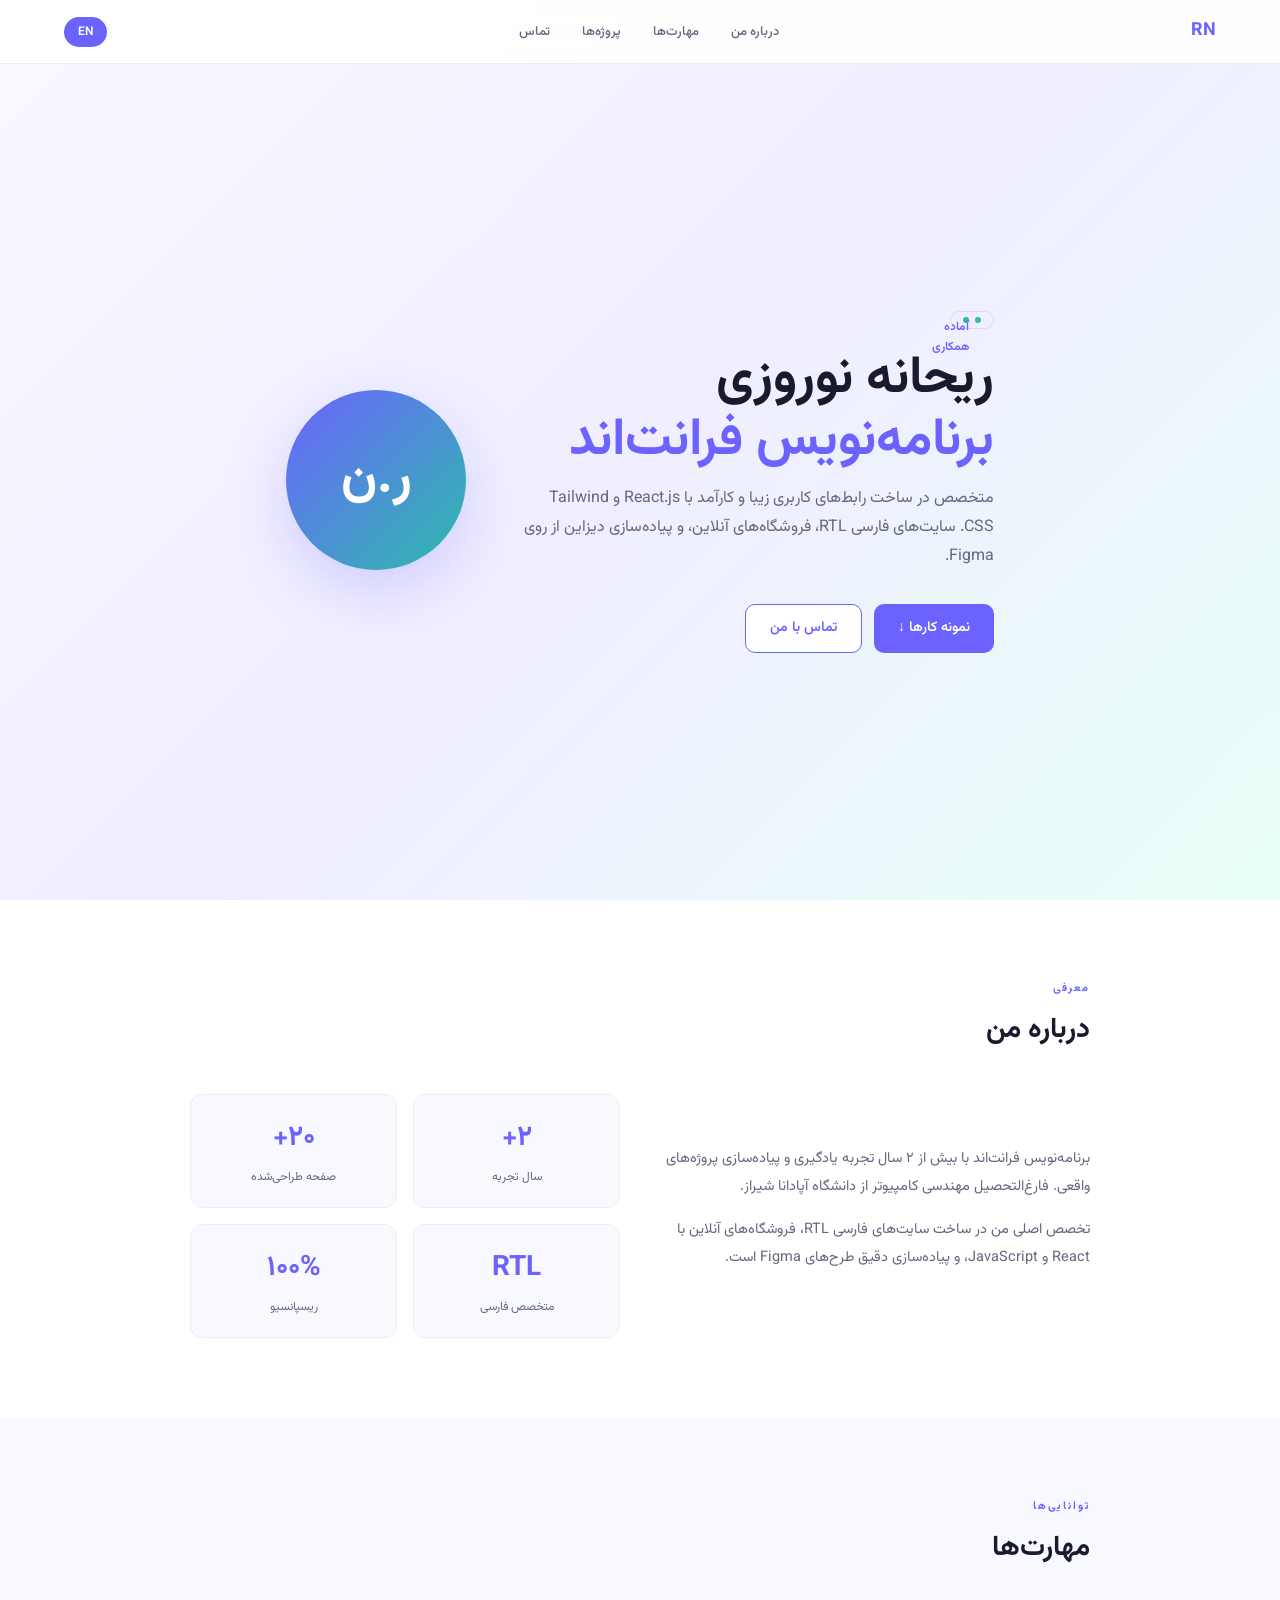
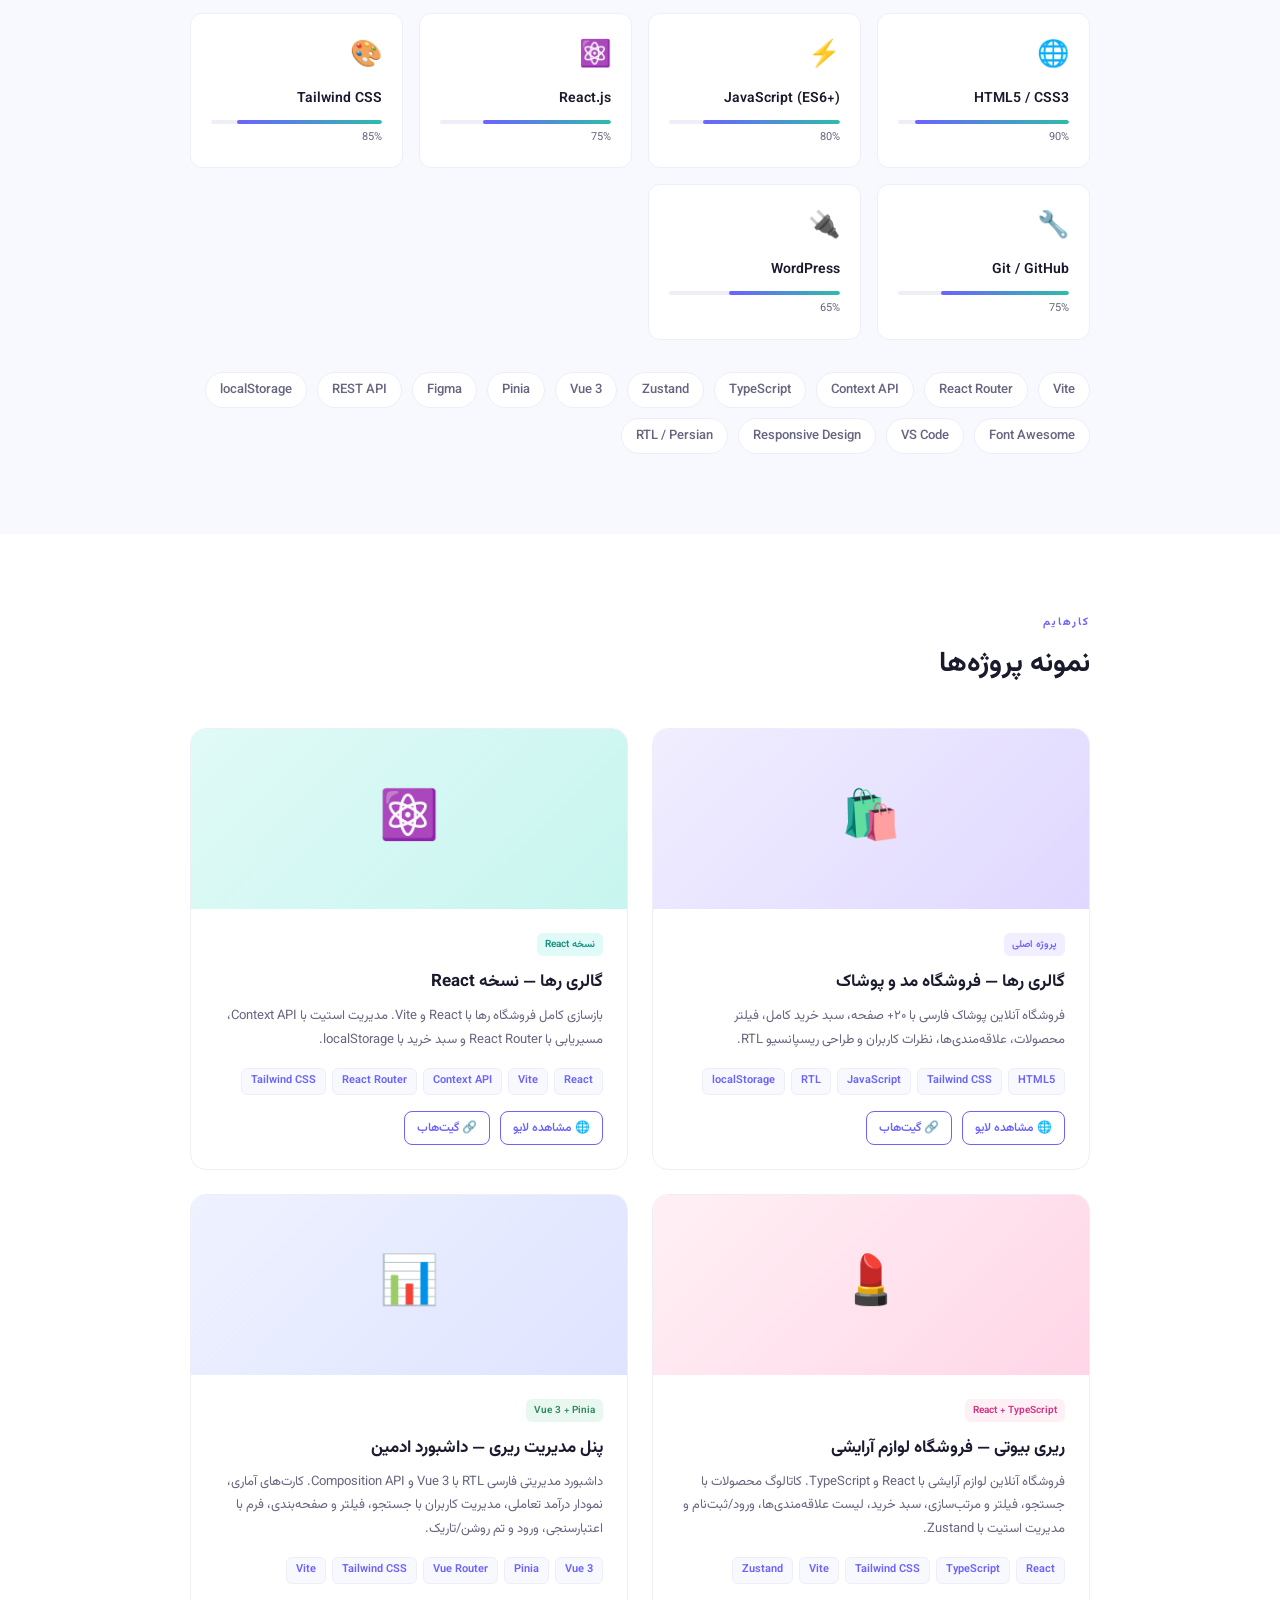
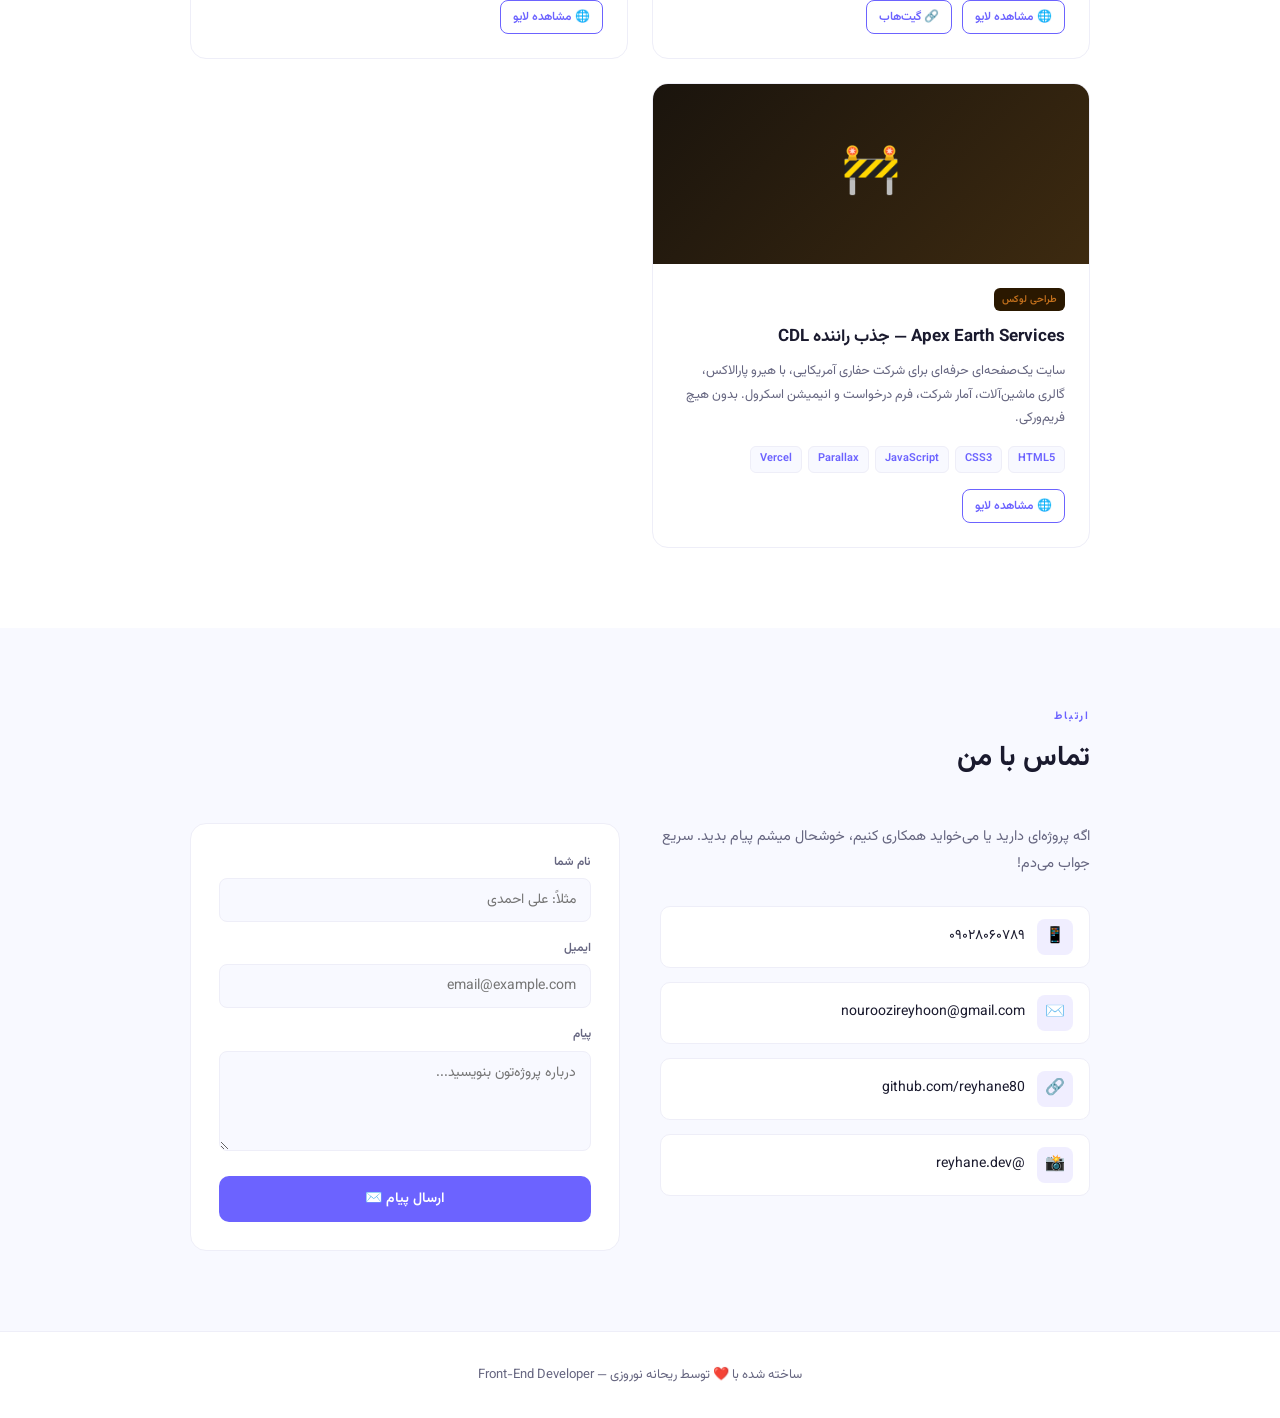
==== index.html @ a6954cef "Add Riri admin dashboard project with live demo" ====
<!DOCTYPE html>
<html lang="fa" dir="rtl" id="html-root">
<head>
<meta charset="UTF-8">
<meta name="viewport" content="width=device-width, initial-scale=1.0">
<title>Reyhane Norouzi | Front-End Developer</title>
<link href="https://fonts.googleapis.com/css2?family=Vazirmatn:wght@300;400;500;600;700&family=Inter:wght@300;400;500;600;700&display=swap" rel="stylesheet">
<style>
  :root {
    --accent: #6c63ff;
    --accent-light: #f0eeff;
    --accent-dark: #4a42cc;
    --teal: #2dbcaa;
    --teal-light: #e0faf7;
    --text: #1a1a2e;
    --text-muted: #666680;
    --bg: #ffffff;
    --bg-alt: #f8f9ff;
    --border: #eeeef8;
    --radius: 12px;
    --transition: 0.25s ease;
  }

  * { margin: 0; padding: 0; box-sizing: border-box; }

  body {
    font-family: 'Vazirmatn', 'Tahoma', sans-serif;
    background: var(--bg);
    color: var(--text);
    direction: rtl;
    line-height: 1.7;
    font-size: 15px;
    overflow-x: hidden;
  }

  body.en {
    font-family: 'Inter', sans-serif;
    direction: ltr;
  }

  /* NAV */
  nav {
    position: fixed;
    top: 0; right: 0; left: 0;
    background: rgba(255,255,255,0.92);
    backdrop-filter: blur(12px);
    border-bottom: 1px solid var(--border);
    z-index: 100;
    padding: 0 5%;
    height: 64px;
    display: flex;
    align-items: center;
    justify-content: space-between;
  }

  .nav-logo {
    font-size: 18px;
    font-weight: 700;
    color: var(--accent);
    text-decoration: none;
  }

  .nav-links {
    display: flex;
    gap: 8px;
    align-items: center;
    list-style: none;
  }

  .nav-links a {
    font-size: 13px;
    font-weight: 500;
    color: var(--text-muted);
    text-decoration: none;
    padding: 6px 12px;
    border-radius: 8px;
    transition: var(--transition);
  }

  .nav-links a:hover { color: var(--accent); background: var(--accent-light); }

  .lang-btn {
    background: var(--accent);
    color: white;
    border: none;
    padding: 6px 14px;
    border-radius: 20px;
    font-size: 12px;
    font-weight: 600;
    cursor: pointer;
    transition: var(--transition);
    font-family: inherit;
  }

  .lang-btn:hover { background: var(--accent-dark); }

  /* SECTIONS */
  section { padding: 80px 5%; }
  section:first-of-type { padding-top: 140px; }

  .container { max-width: 900px; margin: 0 auto; }

  /* HERO */
  .hero {
    background: linear-gradient(135deg, #f8f9ff 0%, #f0eeff 50%, #e8fff8 100%);
    min-height: 100vh;
    display: flex;
    align-items: center;
    padding-top: 100px;
  }

  .hero-inner {
    max-width: 900px;
    margin: 0 auto;
    display: grid;
    grid-template-columns: 1fr auto;
    gap: 48px;
    align-items: center;
  }

  .hero-badge {
    display: inline-flex;
    align-items: center;
    gap: 6px;
    background: var(--accent-light);
    color: var(--accent);
    font-size: 12px;
    font-weight: 600;
    padding: 5px 12px;
    border-radius: 20px;
    margin-bottom: 20px;
    border: 1px solid rgba(108,99,255,0.15);
  }

  .hero-badge span { width: 6px; height: 6px; background: var(--teal); border-radius: 50%; display: inline-block; }

  .hero h1 {
    font-size: clamp(32px, 5vw, 52px);
    font-weight: 700;
    line-height: 1.2;
    margin-bottom: 12px;
    color: var(--text);
  }

  .hero h1 em {
    font-style: normal;
    color: var(--accent);
  }

  .hero-sub {
    font-size: 16px;
    color: var(--text-muted);
    margin-bottom: 32px;
    max-width: 480px;
    line-height: 1.8;
  }

  .hero-btns { display: flex; gap: 12px; flex-wrap: wrap; }

  .btn-primary {
    background: var(--accent);
    color: white;
    padding: 12px 24px;
    border-radius: 10px;
    text-decoration: none;
    font-size: 14px;
    font-weight: 600;
    transition: var(--transition);
    display: inline-flex;
    align-items: center;
    gap: 6px;
  }

  .btn-primary:hover { background: var(--accent-dark); transform: translateY(-1px); }

  .btn-secondary {
    background: white;
    color: var(--accent);
    padding: 12px 24px;
    border-radius: 10px;
    text-decoration: none;
    font-size: 14px;
    font-weight: 600;
    border: 1.5px solid var(--accent);
    transition: var(--transition);
    display: inline-flex;
    align-items: center;
    gap: 6px;
  }

  .btn-secondary:hover { background: var(--accent-light); }

  .hero-avatar {
    width: 180px;
    height: 180px;
    border-radius: 50%;
    background: linear-gradient(135deg, var(--accent), var(--teal));
    display: flex;
    align-items: center;
    justify-content: center;
    font-size: 52px;
    font-weight: 700;
    color: white;
    flex-shrink: 0;
    box-shadow: 0 20px 60px rgba(108,99,255,0.25);
  }

  /* SECTION TITLE */
  .sec-label {
    font-size: 11px;
    font-weight: 700;
    color: var(--accent);
    letter-spacing: 2px;
    text-transform: uppercase;
    margin-bottom: 8px;
  }

  .sec-title {
    font-size: 28px;
    font-weight: 700;
    color: var(--text);
    margin-bottom: 40px;
  }

  /* ABOUT */
  .about-grid {
    display: grid;
    grid-template-columns: 1fr 1fr;
    gap: 40px;
    align-items: center;
  }

  .about-text p {
    color: var(--text-muted);
    line-height: 1.9;
    margin-bottom: 16px;
    font-size: 14.5px;
  }

  .about-stats {
    display: grid;
    grid-template-columns: 1fr 1fr;
    gap: 16px;
  }

  .stat-card {
    background: var(--bg-alt);
    border-radius: var(--radius);
    padding: 20px;
    text-align: center;
    border: 1px solid var(--border);
  }

  .stat-num {
    font-size: 28px;
    font-weight: 700;
    color: var(--accent);
    display: block;
  }

  .stat-label {
    font-size: 12px;
    color: var(--text-muted);
    margin-top: 4px;
  }

  /* SKILLS */
  .skills-section { background: var(--bg-alt); }

  .skills-grid {
    display: grid;
    grid-template-columns: repeat(auto-fit, minmax(200px, 1fr));
    gap: 16px;
  }

  .skill-card {
    background: white;
    border-radius: var(--radius);
    padding: 20px;
    border: 1px solid var(--border);
    transition: var(--transition);
  }

  .skill-card:hover { border-color: var(--accent); transform: translateY(-2px); box-shadow: 0 8px 24px rgba(108,99,255,0.1); }

  .skill-icon {
    font-size: 26px;
    margin-bottom: 10px;
    display: block;
  }

  .skill-name {
    font-size: 14px;
    font-weight: 600;
    color: var(--text);
    margin-bottom: 8px;
  }

  .skill-bar-wrap { height: 4px; background: var(--border); border-radius: 2px; overflow: hidden; }
  .skill-bar-fill { height: 100%; background: linear-gradient(90deg, var(--accent), var(--teal)); border-radius: 2px; }

  .skill-pct { font-size: 11px; color: var(--text-muted); margin-top: 5px; }

  /* TOOLS */
  .tools-wrap { display: flex; flex-wrap: wrap; gap: 10px; margin-top: 32px; }

  .tool-tag {
    background: white;
    border: 1px solid var(--border);
    color: var(--text-muted);
    font-size: 13px;
    padding: 6px 14px;
    border-radius: 20px;
    transition: var(--transition);
    font-weight: 500;
  }

  .tool-tag:hover { border-color: var(--accent); color: var(--accent); background: var(--accent-light); }

  /* PROJECTS */
  .projects-grid {
    display: grid;
    grid-template-columns: repeat(auto-fit, minmax(380px, 1fr));
    gap: 24px;
  }

  .project-card {
    background: white;
    border-radius: 16px;
    border: 1px solid var(--border);
    overflow: hidden;
    transition: var(--transition);
  }

  .project-card:hover { box-shadow: 0 12px 40px rgba(108,99,255,0.12); transform: translateY(-3px); }

  .project-thumb {
    height: 180px;
    display: flex;
    align-items: center;
    justify-content: center;
    font-size: 48px;
    position: relative;
    overflow: hidden;
  }

  .project-thumb.purple { background: linear-gradient(135deg, #f0eeff, #e0d8ff); }
  .project-thumb.teal { background: linear-gradient(135deg, #e0faf7, #c8f5ef); }
  .project-thumb.pink { background: linear-gradient(135deg, #fff0f5, #ffd6e7); }
  .project-thumb.indigo { background: linear-gradient(135deg, #eef2ff, #dfe3ff); }
  .project-thumb.orange { background: linear-gradient(135deg, #1a140d, #3d2a10); color: #C4711C; }

  .project-body { padding: 24px; }

  .project-badges { display: flex; gap: 6px; margin-bottom: 12px; flex-wrap: wrap; }

  .pbadge {
    font-size: 10px;
    font-weight: 600;
    padding: 3px 8px;
    border-radius: 6px;
  }

  .pbadge-main { background: var(--accent-light); color: var(--accent); }
  .pbadge-wip { background: var(--teal-light); color: #1a9084; }
  .pbadge-pink { background: #fff0f5; color: #d63384; }
  .pbadge-vue { background: #e8f8f1; color: #2f8a5f; }

  .project-title {
    font-size: 17px;
    font-weight: 700;
    color: var(--text);
    margin-bottom: 8px;
  }

  .project-desc {
    font-size: 13px;
    color: var(--text-muted);
    line-height: 1.8;
    margin-bottom: 16px;
  }

  .project-techs { display: flex; flex-wrap: wrap; gap: 6px; margin-bottom: 16px; }

  .ptech {
    font-size: 11px;
    background: var(--bg-alt);
    color: var(--accent);
    padding: 3px 9px;
    border-radius: 6px;
    font-weight: 600;
    border: 1px solid var(--border);
  }

  .project-links { display: flex; gap: 10px; }

  .plink {
    font-size: 12px;
    font-weight: 600;
    color: var(--accent);
    text-decoration: none;
    display: flex;
    align-items: center;
    gap: 4px;
    padding: 6px 12px;
    border-radius: 8px;
    border: 1px solid var(--accent);
    transition: var(--transition);
  }

  .plink:hover { background: var(--accent); color: white; }

  /* CONTACT */
  .contact-section { background: var(--bg-alt); }

  .contact-grid {
    display: grid;
    grid-template-columns: 1fr 1fr;
    gap: 40px;
    align-items: start;
  }

  .contact-info p {
    color: var(--text-muted);
    font-size: 14.5px;
    line-height: 1.9;
    margin-bottom: 28px;
  }

  .contact-items { display: flex; flex-direction: column; gap: 14px; }

  .contact-item {
    display: flex;
    align-items: center;
    gap: 12px;
    font-size: 14px;
    color: var(--text);
    text-decoration: none;
    padding: 12px 16px;
    background: white;
    border-radius: 10px;
    border: 1px solid var(--border);
    transition: var(--transition);
  }

  .contact-item:hover { border-color: var(--accent); color: var(--accent); }

  .contact-icon {
    width: 36px;
    height: 36px;
    border-radius: 8px;
    background: var(--accent-light);
    display: flex;
    align-items: center;
    justify-content: center;
    font-size: 16px;
    flex-shrink: 0;
  }

  .contact-form {
    background: white;
    border-radius: 16px;
    padding: 28px;
    border: 1px solid var(--border);
  }

  .form-group { margin-bottom: 16px; }

  .form-group label {
    display: block;
    font-size: 12px;
    font-weight: 600;
    color: var(--text-muted);
    margin-bottom: 6px;
  }

  .form-group input,
  .form-group textarea {
    width: 100%;
    padding: 10px 14px;
    border: 1px solid var(--border);
    border-radius: 8px;
    font-size: 14px;
    font-family: inherit;
    color: var(--text);
    background: var(--bg-alt);
    transition: var(--transition);
    outline: none;
    resize: vertical;
  }

  .form-group input:focus,
  .form-group textarea:focus {
    border-color: var(--accent);
    background: white;
  }

  .form-group textarea { min-height: 100px; }

  .form-submit {
    width: 100%;
    background: var(--accent);
    color: white;
    border: none;
    padding: 12px;
    border-radius: 10px;
    font-size: 14px;
    font-weight: 600;
    cursor: pointer;
    font-family: inherit;
    transition: var(--transition);
  }

  .form-submit:hover { background: var(--accent-dark); }

  /* FOOTER */
  footer {
    text-align: center;
    padding: 32px 5%;
    border-top: 1px solid var(--border);
    font-size: 13px;
    color: var(--text-muted);
  }

  /* SCROLL REVEAL */
  .reveal { opacity: 0; transform: translateY(20px); transition: opacity 0.5s ease, transform 0.5s ease; }
  .reveal.visible { opacity: 1; transform: none; }

  /* RESPONSIVE */
  @media (max-width: 700px) {
    .hero-inner { grid-template-columns: 1fr; text-align: center; }
    .hero-avatar { width: 120px; height: 120px; font-size: 34px; margin: 0 auto; order: -1; }
    .hero-btns { justify-content: center; }
    .about-grid, .contact-grid { grid-template-columns: 1fr; }
    .projects-grid { grid-template-columns: 1fr; }
    .nav-links { display: none; }
  }
</style>
</head>
<body id="body-root">

<!-- NAV -->
<nav>
  <a class="nav-logo" href="#">RN</a>
  <ul class="nav-links">
    <li><a href="#about" class="t" data-fa="درباره من" data-en="About">درباره من</a></li>
    <li><a href="#skills" class="t" data-fa="مهارت‌ها" data-en="Skills">مهارت‌ها</a></li>
    <li><a href="#projects" class="t" data-fa="پروژه‌ها" data-en="Projects">پروژه‌ها</a></li>
    <li><a href="#contact" class="t" data-fa="تماس" data-en="Contact">تماس</a></li>
  </ul>
  <button class="lang-btn" id="langToggle" onclick="toggleLang()">EN</button>
</nav>

<!-- HERO -->
<section class="hero" id="home">
  <div class="container">
    <div class="hero-inner">
      <div>
        <div class="hero-badge"><span></span> <span class="t" data-fa="آماده همکاری" data-en="Available for work">آماده همکاری</span></div>
        <h1><span class="t" data-fa="ریحانه نوروزی" data-en="Reyhane Norouzi">ریحانه نوروزی</span><br><em class="t" data-fa="برنامه‌نویس فرانت‌اند" data-en="Front-End Developer">برنامه‌نویس فرانت‌اند</em></h1>
        <p class="hero-sub t"
          data-fa="متخصص در ساخت رابط‌های کاربری زیبا و کارآمد با React.js و Tailwind CSS. سایت‌های فارسی RTL، فروشگاه‌های آنلاین، و پیاده‌سازی دیزاین از روی Figma."
          data-en="Specializing in beautiful, functional UIs with React.js and Tailwind CSS. Persian RTL sites, e-commerce, and pixel-perfect Figma implementations.">
          متخصص در ساخت رابط‌های کاربری زیبا و کارآمد با React.js و Tailwind CSS. سایت‌های فارسی RTL، فروشگاه‌های آنلاین، و پیاده‌سازی دیزاین از روی Figma.
        </p>
        <div class="hero-btns">
          <a href="#projects" class="btn-primary t" data-fa="نمونه کارها ↓" data-en="View Projects ↓">نمونه کارها ↓</a>
          <a href="#contact" class="btn-secondary t" data-fa="تماس با من" data-en="Contact Me">تماس با من</a>
        </div>
      </div>
      <div class="hero-avatar">ر.ن</div>
    </div>
  </div>
</section>

<!-- ABOUT -->
<section id="about">
  <div class="container">
    <div class="sec-label t" data-fa="معرفی" data-en="About">معرفی</div>
    <div class="sec-title t" data-fa="درباره من" data-en="About Me">درباره من</div>
    <div class="about-grid reveal">
      <div class="about-text">
        <p class="t"
          data-fa="برنامه‌نویس فرانت‌اند با بیش از ۲ سال تجربه یادگیری و پیاده‌سازی پروژه‌های واقعی. فارغ‌التحصیل مهندسی کامپیوتر از دانشگاه آپادانا شیراز."
          data-en="Front-end developer with 2+ years of hands-on experience building real projects. Computer Engineering graduate from Apadana University, Shiraz.">
          برنامه‌نویس فرانت‌اند با بیش از ۲ سال تجربه یادگیری و پیاده‌سازی پروژه‌های واقعی. فارغ‌التحصیل مهندسی کامپیوتر از دانشگاه آپادانا شیراز.
        </p>
        <p class="t"
          data-fa="تخصص اصلی من در ساخت سایت‌های فارسی RTL، فروشگاه‌های آنلاین با React و JavaScript، و پیاده‌سازی دقیق طرح‌های Figma است."
          data-en="My core focus is building Persian RTL sites, React-powered e-commerce stores, and pixel-perfect Figma implementations.">
          تخصص اصلی من در ساخت سایت‌های فارسی RTL، فروشگاه‌های آنلاین با React و JavaScript، و پیاده‌سازی دقیق طرح‌های Figma است.
        </p>
      </div>
      <div class="about-stats">
        <div class="stat-card">
          <span class="stat-num">۲+</span>
          <div class="stat-label t" data-fa="سال تجربه" data-en="Years Experience">سال تجربه</div>
        </div>
        <div class="stat-card">
          <span class="stat-num">۲۰+</span>
          <div class="stat-label t" data-fa="صفحه طراحی‌شده" data-en="Pages Designed">صفحه طراحی‌شده</div>
        </div>
        <div class="stat-card">
          <span class="stat-num">RTL</span>
          <div class="stat-label t" data-fa="متخصص فارسی" data-en="Persian Expert">متخصص فارسی</div>
        </div>
        <div class="stat-card">
          <span class="stat-num">۱۰۰%</span>
          <div class="stat-label t" data-fa="ریسپانسیو" data-en="Responsive">ریسپانسیو</div>
        </div>
      </div>
    </div>
  </div>
</section>

<!-- SKILLS -->
<section id="skills" class="skills-section">
  <div class="container">
    <div class="sec-label t" data-fa="توانایی‌ها" data-en="Expertise">توانایی‌ها</div>
    <div class="sec-title t" data-fa="مهارت‌ها" data-en="Skills">مهارت‌ها</div>
    <div class="skills-grid reveal">
      <div class="skill-card">
        <span class="skill-icon">🌐</span>
        <div class="skill-name">HTML5 / CSS3</div>
        <div class="skill-bar-wrap"><div class="skill-bar-fill" style="width:90%"></div></div>
        <div class="skill-pct">90%</div>
      </div>
      <div class="skill-card">
        <span class="skill-icon">⚡</span>
        <div class="skill-name">JavaScript (ES6+)</div>
        <div class="skill-bar-wrap"><div class="skill-bar-fill" style="width:80%"></div></div>
        <div class="skill-pct">80%</div>
      </div>
      <div class="skill-card">
        <span class="skill-icon">⚛️</span>
        <div class="skill-name">React.js</div>
        <div class="skill-bar-wrap"><div class="skill-bar-fill" style="width:75%"></div></div>
        <div class="skill-pct">75%</div>
      </div>
      <div class="skill-card">
        <span class="skill-icon">🎨</span>
        <div class="skill-name">Tailwind CSS</div>
        <div class="skill-bar-wrap"><div class="skill-bar-fill" style="width:85%"></div></div>
        <div class="skill-pct">85%</div>
      </div>
      <div class="skill-card">
        <span class="skill-icon">🔧</span>
        <div class="skill-name">Git / GitHub</div>
        <div class="skill-bar-wrap"><div class="skill-bar-fill" style="width:75%"></div></div>
        <div class="skill-pct">75%</div>
      </div>
      <div class="skill-card">
        <span class="skill-icon">🔌</span>
        <div class="skill-name">WordPress</div>
        <div class="skill-bar-wrap"><div class="skill-bar-fill" style="width:65%"></div></div>
        <div class="skill-pct">65%</div>
      </div>
    </div>
    <div class="tools-wrap reveal">
      <span class="tool-tag">Vite</span>
      <span class="tool-tag">React Router</span>
      <span class="tool-tag">Context API</span>
      <span class="tool-tag">TypeScript</span>
      <span class="tool-tag">Zustand</span>
      <span class="tool-tag">Vue 3</span>
      <span class="tool-tag">Pinia</span>
      <span class="tool-tag">Figma</span>
      <span class="tool-tag">REST API</span>
      <span class="tool-tag">localStorage</span>
      <span class="tool-tag">Font Awesome</span>
      <span class="tool-tag">VS Code</span>
      <span class="tool-tag">Responsive Design</span>
      <span class="tool-tag">RTL / Persian</span>
    </div>
  </div>
</section>

<!-- PROJECTS -->
<section id="projects">
  <div class="container">
    <div class="sec-label t" data-fa="کارهایم" data-en="My Work">کارهایم</div>
    <div class="sec-title t" data-fa="نمونه پروژه‌ها" data-en="Projects">نمونه پروژه‌ها</div>
    <div class="projects-grid">

      <!-- Raha Gallery HTML -->
      <div class="project-card reveal">
        <div class="project-thumb purple">🛍️</div>
        <div class="project-body">
          <div class="project-badges">
            <span class="pbadge pbadge-main t" data-fa="پروژه اصلی" data-en="Main Project">پروژه اصلی</span>
          </div>
          <div class="project-title t" data-fa="گالری رها — فروشگاه مد و پوشاک" data-en="Raha Gallery — Fashion Store">گالری رها — فروشگاه مد و پوشاک</div>
          <p class="project-desc t"
            data-fa="فروشگاه آنلاین پوشاک فارسی با ۲۰+ صفحه، سبد خرید کامل، فیلتر محصولات، علاقه‌مندی‌ها، نظرات کاربران و طراحی ریسپانسیو RTL."
            data-en="A 20-page Persian fashion e-commerce site with full cart, product filters, wishlist, user reviews, and complete RTL responsive design.">
            فروشگاه آنلاین پوشاک فارسی با ۲۰+ صفحه، سبد خرید کامل، فیلتر محصولات، علاقه‌مندی‌ها، نظرات کاربران و طراحی ریسپانسیو RTL.
          </p>
          <div class="project-techs">
            <span class="ptech">HTML5</span>
            <span class="ptech">Tailwind CSS</span>
            <span class="ptech">JavaScript</span>
            <span class="ptech">RTL</span>
            <span class="ptech">localStorage</span>
          </div>
          <div class="project-links">
            <a href="https://reyhane80.github.io/raha-gallery/raha-final/" target="_blank" class="plink t" data-fa="🌐 مشاهده لایو" data-en="🌐 Live Demo">🌐 مشاهده لایو</a>
            <a href="https://github.com/reyhane80/raha-gallery" target="_blank" class="plink t" data-fa="🔗 گیت‌هاب" data-en="🔗 GitHub">🔗 گیت‌هاب</a>
          </div>
        </div>
      </div>

      <!-- Raha Gallery React -->
      <div class="project-card reveal">
        <div class="project-thumb teal">⚛️</div>
        <div class="project-body">
          <div class="project-badges">
            <span class="pbadge pbadge-wip t" data-fa="نسخه React" data-en="React Version">نسخه React</span>
          </div>
          <div class="project-title t" data-fa="گالری رها — نسخه React" data-en="Raha Gallery — React Version">گالری رها — نسخه React</div>
          <p class="project-desc t"
            data-fa="بازسازی کامل فروشگاه رها با React و Vite. مدیریت استیت با Context API، مسیریابی با React Router و سبد خرید با localStorage."
            data-en="Full rebuild of Raha Gallery using React and Vite. State management with Context API, routing with React Router, and cart persistence via localStorage.">
            بازسازی کامل فروشگاه رها با React و Vite. مدیریت استیت با Context API، مسیریابی با React Router و سبد خرید با localStorage.
          </p>
          <div class="project-techs">
            <span class="ptech">React</span>
            <span class="ptech">Vite</span>
            <span class="ptech">Context API</span>
            <span class="ptech">React Router</span>
            <span class="ptech">Tailwind CSS</span>
          </div>
          <div class="project-links">
            <a href="https://raha-react-chi.vercel.app" target="_blank" class="plink t" data-fa="🌐 مشاهده لایو" data-en="🌐 Live Demo">🌐 مشاهده لایو</a>
            <a href="https://github.com/reyhane80/raha-react" target="_blank" class="plink t" data-fa="🔗 گیت‌هاب" data-en="🔗 GitHub">🔗 گیت‌هاب</a>
          </div>
        </div>
      </div>

      <!-- Riri Beauty -->
      <div class="project-card reveal">
        <div class="project-thumb pink">💄</div>
        <div class="project-body">
          <div class="project-badges">
            <span class="pbadge pbadge-pink t" data-fa="React + TypeScript" data-en="React + TypeScript">React + TypeScript</span>
          </div>
          <div class="project-title t" data-fa="ریری بیوتی — فروشگاه لوازم آرایشی" data-en="Riri Beauty — Cosmetics Store">ریری بیوتی — فروشگاه لوازم آرایشی</div>
          <p class="project-desc t"
            data-fa="فروشگاه آنلاین لوازم آرایشی با React و TypeScript. کاتالوگ محصولات با جستجو، فیلتر و مرتب‌سازی، سبد خرید، لیست علاقه‌مندی‌ها، ورود/ثبت‌نام و مدیریت استیت با Zustand."
            data-en="Online cosmetics store built with React and TypeScript. Product catalog with search, filters and sorting, shopping cart, wishlist, login/signup, and state management with Zustand.">
            فروشگاه آنلاین لوازم آرایشی با React و TypeScript. کاتالوگ محصولات با جستجو، فیلتر و مرتب‌سازی، سبد خرید، لیست علاقه‌مندی‌ها، ورود/ثبت‌نام و مدیریت استیت با Zustand.
          </p>
          <div class="project-techs">
            <span class="ptech">React</span>
            <span class="ptech">TypeScript</span>
            <span class="ptech">Tailwind CSS</span>
            <span class="ptech">Vite</span>
            <span class="ptech">Zustand</span>
          </div>
          <div class="project-links">
            <a href="https://riri-beauty.vercel.app/" target="_blank" class="plink t" data-fa="🌐 مشاهده لایو" data-en="🌐 Live Demo">🌐 مشاهده لایو</a>
            <a href="https://github.com/reyhane80/riri-beauty" target="_blank" class="plink t" data-fa="🔗 گیت‌هاب" data-en="🔗 GitHub">🔗 گیت‌هاب</a>
          </div>
        </div>
      </div>


      <!-- Riri Admin Dashboard -->
      <div class="project-card reveal">
        <div class="project-thumb indigo">📊</div>
        <div class="project-body">
          <div class="project-badges">
            <span class="pbadge pbadge-vue t" data-fa="Vue 3 + Pinia" data-en="Vue 3 + Pinia">Vue 3 + Pinia</span>
          </div>
          <div class="project-title t" data-fa="پنل مدیریت ریری — داشبورد ادمین" data-en="Riri Admin — Dashboard Panel">پنل مدیریت ریری — داشبورد ادمین</div>
          <p class="project-desc t"
            data-fa="داشبورد مدیریتی فارسی RTL با Vue 3 و Composition API. کارت‌های آماری، نمودار درآمد تعاملی، مدیریت کاربران با جستجو، فیلتر و صفحه‌بندی، فرم با اعتبارسنجی، ورود و تم روشن/تاریک."
            data-en="Persian RTL admin dashboard built with Vue 3 and the Composition API. Stat cards, an interactive revenue chart, user management with search, filters and pagination, a validated form, login, and light/dark theme.">
            داشبورد مدیریتی فارسی RTL با Vue 3 و Composition API. کارت‌های آماری، نمودار درآمد تعاملی، مدیریت کاربران با جستجو، فیلتر و صفحه‌بندی، فرم با اعتبارسنجی، ورود و تم روشن/تاریک.
          </p>
          <div class="project-techs">
            <span class="ptech">Vue 3</span>
            <span class="ptech">Pinia</span>
            <span class="ptech">Vue Router</span>
            <span class="ptech">Tailwind CSS</span>
            <span class="ptech">Vite</span>
          </div>
          <div class="project-links">
            <a href="https://reyhane80.github.io/portfolio/admin-panel/" target="_blank" class="plink t" data-fa="🌐 مشاهده لایو" data-en="🌐 Live Demo">🌐 مشاهده لایو</a>
          </div>
        </div>
      </div>

      <!-- Apex Earth Services -->
      <div class="project-card reveal">
        <div class="project-thumb orange">🚧</div>
        <div class="project-body">
          <div class="project-badges">
            <span class="pbadge" style="background:#2a1800;color:#C4711C;" class="t" data-fa="طراحی لوکس" data-en="Luxury Design">طراحی لوکس</span>
          </div>
          <div class="project-title t" data-fa="Apex Earth Services — جذب راننده CDL" data-en="Apex Earth Services — CDL Driver Recruitment">Apex Earth Services — جذب راننده CDL</div>
          <p class="project-desc t"
            data-fa="سایت یک‌صفحه‌ای حرفه‌ای برای شرکت حفاری آمریکایی، با هیرو پارالاکس، گالری ماشین‌آلات، آمار شرکت، فرم درخواست و انیمیشن اسکرول. بدون هیچ فریم‌ورکی."
            data-en="Professional single-page site for a US heavy earthwork company — parallax hero with real machinery photos, fleet gallery, stats, animated apply form, and smooth scroll reveals. Zero frameworks.">
            سایت یک‌صفحه‌ای حرفه‌ای برای شرکت حفاری آمریکایی، با هیرو پارالاکس، گالری ماشین‌آلات، آمار شرکت، فرم درخواست و انیمیشن اسکرول. بدون هیچ فریم‌ورکی.
          </p>
          <div class="project-techs">
            <span class="ptech">HTML5</span>
            <span class="ptech">CSS3</span>
            <span class="ptech">JavaScript</span>
            <span class="ptech">Parallax</span>
            <span class="ptech">Vercel</span>
          </div>
          <div class="project-links">
            <a href="https://apex-earth-services.vercel.app/" target="_blank" class="plink t" data-fa="🌐 مشاهده لایو" data-en="🌐 Live Demo">🌐 مشاهده لایو</a>
          </div>
        </div>
      </div>

    </div>
  </div>
</section>


<!-- CONTACT -->
<section id="contact" class="contact-section">
  <div class="container">
    <div class="sec-label t" data-fa="ارتباط" data-en="Get in Touch">ارتباط</div>
    <div class="sec-title t" data-fa="تماس با من" data-en="Contact Me">تماس با من</div>
    <div class="contact-grid reveal">
      <div class="contact-info">
        <p class="t"
          data-fa="اگه پروژه‌ای دارید یا می‌خواید همکاری کنیم، خوشحال میشم پیام بدید. سریع جواب می‌دم!"
          data-en="Have a project in mind or want to collaborate? I'd love to hear from you. I respond quickly!">
          اگه پروژه‌ای دارید یا می‌خواید همکاری کنیم، خوشحال میشم پیام بدید. سریع جواب می‌دم!
        </p>
        <div class="contact-items">
          <a href="tel:+989028060789" class="contact-item">
            <div class="contact-icon">📱</div>
            <span>۰۹۰۲۸۰۶۰۷۸۹</span>
          </a>
          <a href="mailto:nouroozireyhoon@gmail.com" class="contact-item">
            <div class="contact-icon">✉️</div>
            <span>nouroozireyhoon@gmail.com</span>
          </a>
          <a href="https://github.com/reyhane80" target="_blank" class="contact-item">
            <div class="contact-icon">🔗</div>
            <span>github.com/reyhane80</span>
          </a>
          <a href="https://www.instagram.com/reyhane.dev" target="_blank" class="contact-item">
            <div class="contact-icon">📸</div>
            <span>@reyhane.dev</span>
          </a>
        </div>
      </div>
      <div class="contact-form">
        <div class="form-group">
          <label class="t" data-fa="نام شما" data-en="Your Name">نام شما</label>
          <input type="text" class="t" data-fa-placeholder="مثلاً: علی احمدی" data-en-placeholder="e.g. John Doe" placeholder="مثلاً: علی احمدی">
        </div>
        <div class="form-group">
          <label class="t" data-fa="ایمیل" data-en="Email">ایمیل</label>
          <input type="email" placeholder="email@example.com">
        </div>
        <div class="form-group">
          <label class="t" data-fa="پیام" data-en="Message">پیام</label>
          <textarea class="t" data-fa-placeholder="درباره پروژه‌تون بنویسید..." data-en-placeholder="Tell me about your project..." placeholder="درباره پروژه‌تون بنویسید..."></textarea>
        </div>
        <button class="form-submit t" data-fa="ارسال پیام ✉️" data-en="Send Message ✉️">ارسال پیام ✉️</button>
      </div>
    </div>
  </div>
</section>

<!-- FOOTER -->
<footer>
  <p class="t"
    data-fa="ساخته شده با ❤️ توسط ریحانه نوروزی — Front-End Developer"
    data-en="Made with ❤️ by Reyhane Norouzi — Front-End Developer">
    ساخته شده با ❤️ توسط ریحانه نوروزی — Front-End Developer
  </p>
</footer>

<script>
  let isEn = false;

  function toggleLang() {
    isEn = !isEn;
    const root = document.getElementById('html-root');
    const body = document.getElementById('body-root');
    const btn = document.getElementById('langToggle');

    root.setAttribute('lang', isEn ? 'en' : 'fa');
    root.setAttribute('dir', isEn ? 'ltr' : 'rtl');
    body.className = isEn ? 'en' : '';
    btn.textContent = isEn ? 'فا' : 'EN';

    document.querySelectorAll('.t').forEach(el => {
      const key = isEn ? 'en' : 'fa';
      if (el.dataset[key]) el.textContent = el.dataset[key];
      const ph = el.dataset[key + 'Placeholder'];
      if (ph) el.placeholder = ph;
    });

    const avatar = document.querySelector('.hero-avatar');
    avatar.textContent = isEn ? 'RN' : 'ر.ن';
  }

  const observer = new IntersectionObserver(entries => {
    entries.forEach(e => { if (e.isIntersecting) e.target.classList.add('visible'); });
  }, { threshold: 0.1 });

  document.querySelectorAll('.reveal').forEach(el => observer.observe(el));

  document.querySelectorAll('a[href^="#"]').forEach(a => {
    a.addEventListener('click', e => {
      e.preventDefault();
      const target = document.querySelector(a.getAttribute('href'));
      if (target) target.scrollIntoView({ behavior: 'smooth', block: 'start' });
    });
  });
</script>
</body>
</html>
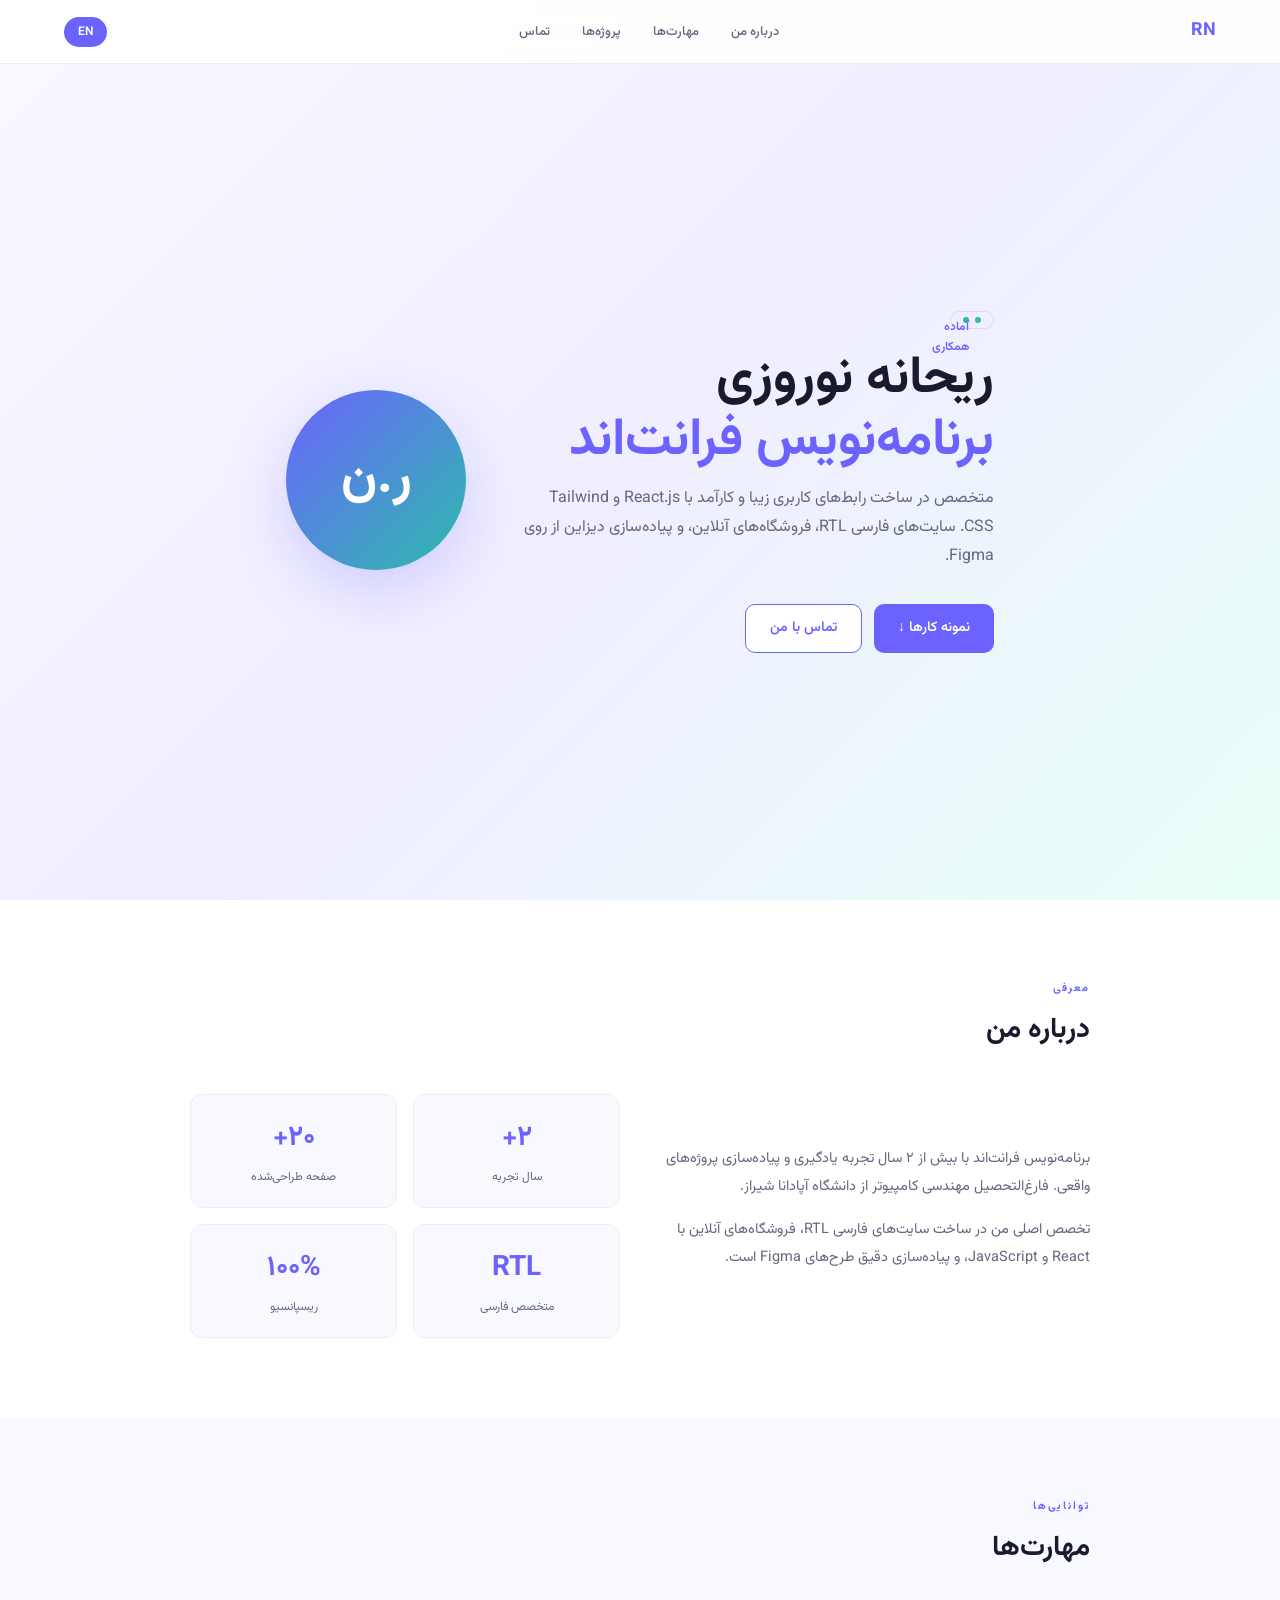
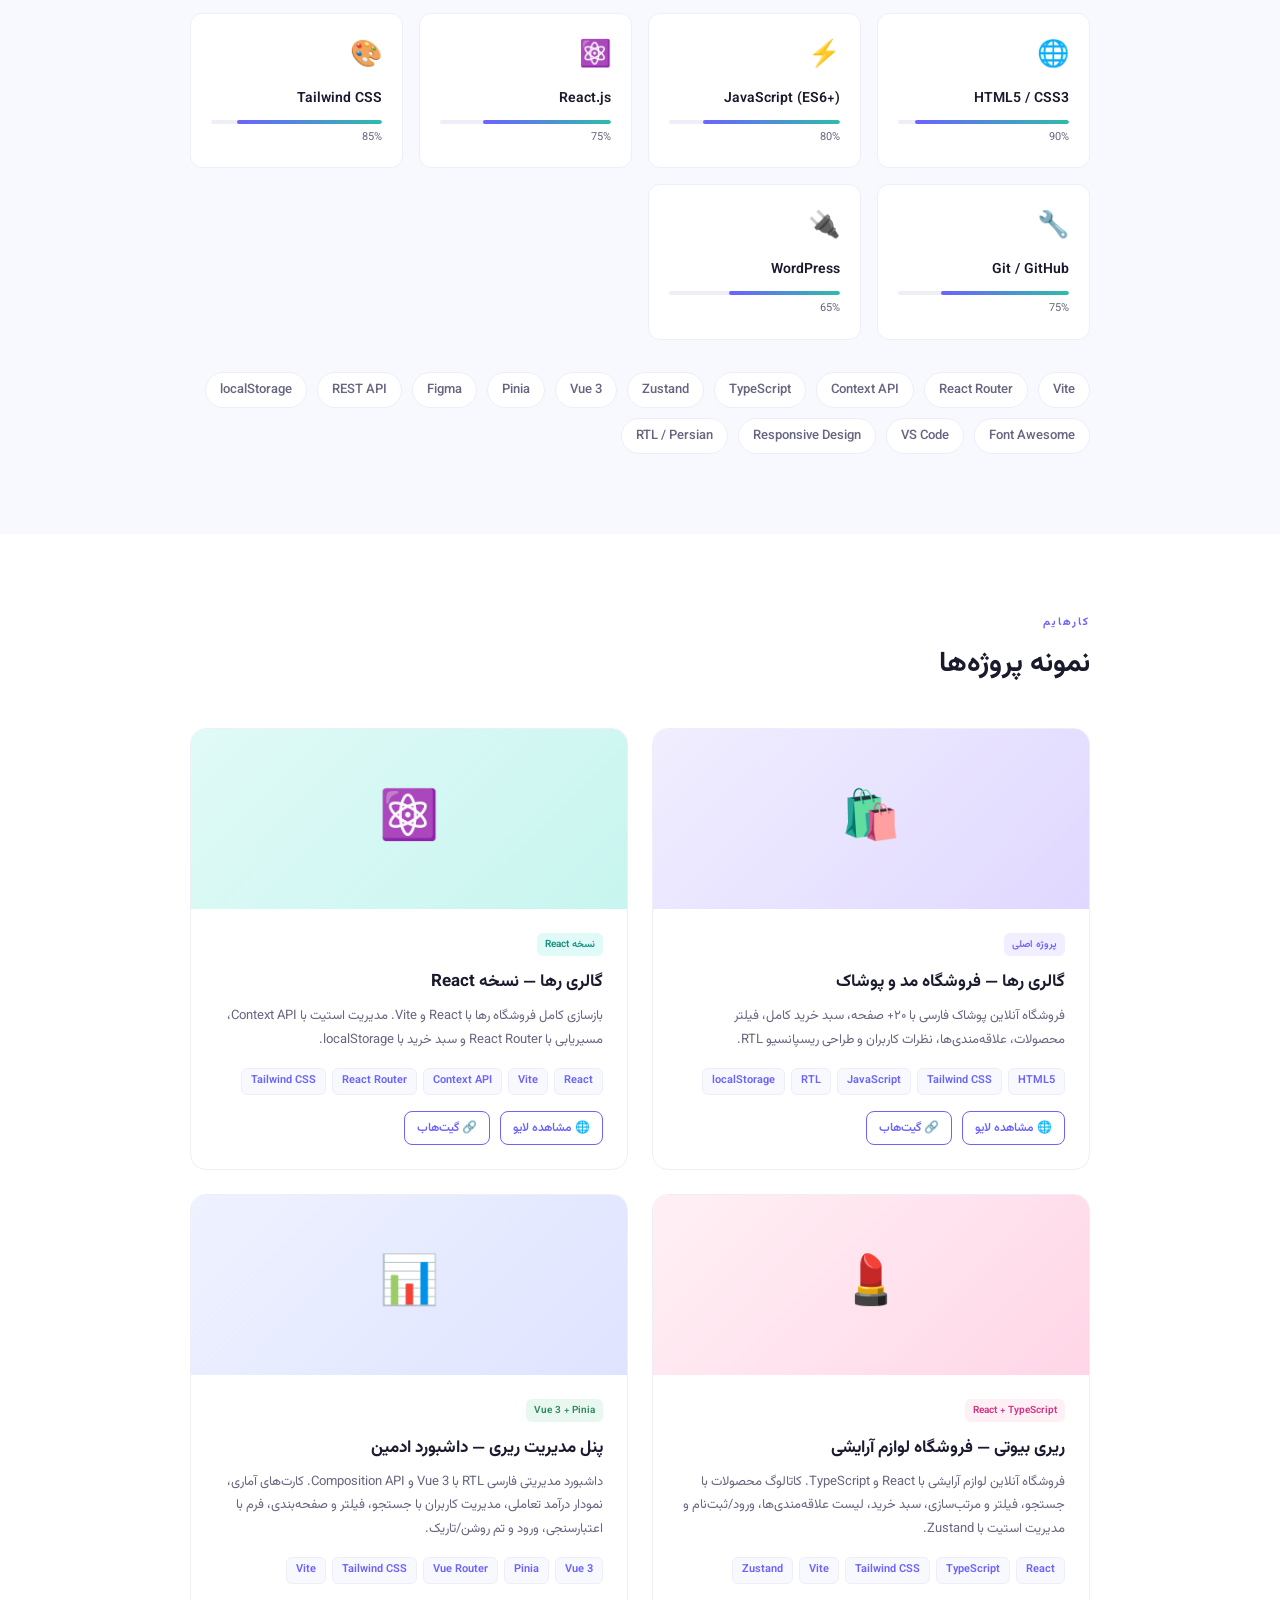
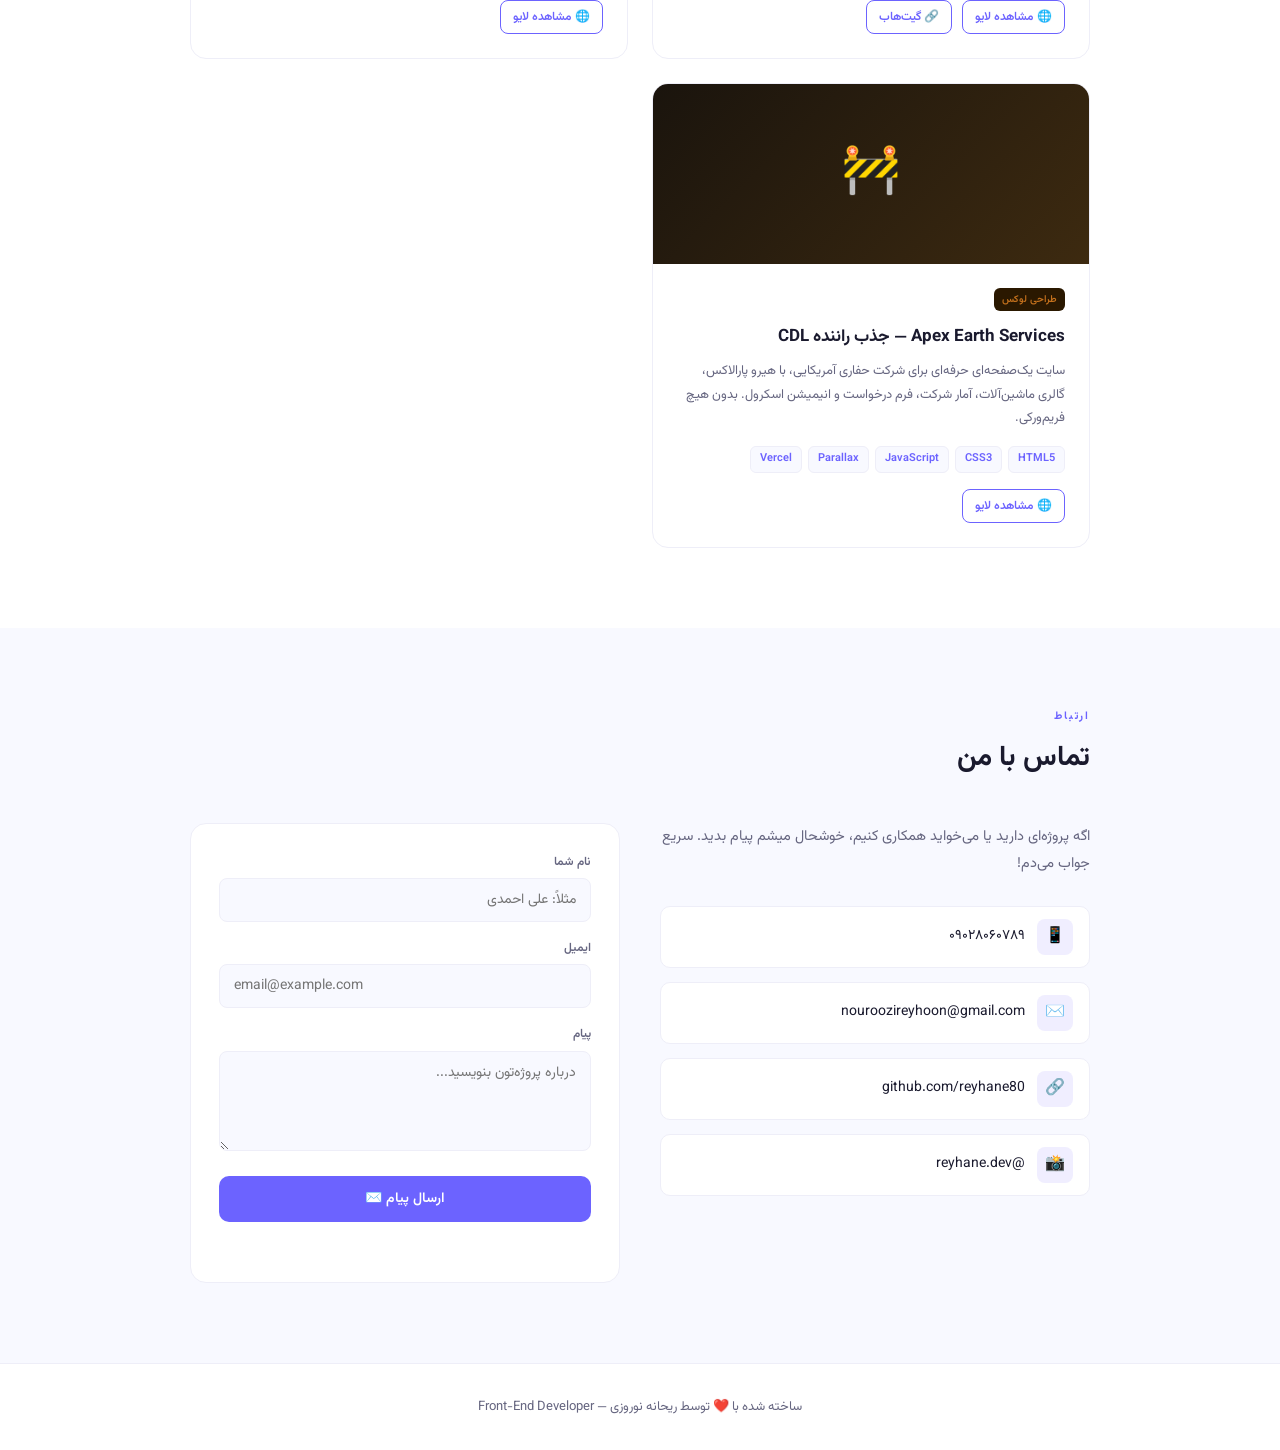
==== commit fce903e0: "Connect contact form to Formspree" ====
--- a/index.html
+++ b/index.html
@@ -512,6 +512,11 @@
   }
 
   .form-submit:hover { background: var(--accent-dark); }
+  .form-submit:disabled { opacity: 0.6; cursor: wait; }
+
+  .form-status { margin-top: 12px; font-size: 13px; text-align: center; min-height: 20px; }
+  .form-status.success { color: #1a9084; }
+  .form-status.error { color: #d63384; }
 
   /* FOOTER */
   footer {
@@ -852,21 +857,25 @@
           </a>
         </div>
       </div>
-      <div class="contact-form">
+      <form class="contact-form" id="contactForm" action="https://formspree.io/f/xkjoaeda" method="POST">
+        <input type="hidden" name="_subject" value="پیام جدید از پورتفولیو">
+        <!-- فیلد مخفی برای جلوگیری از اسپم ربات‌ها -->
+        <input type="text" name="_gotcha" style="display:none" tabindex="-1" autocomplete="off">
         <div class="form-group">
-          <label class="t" data-fa="نام شما" data-en="Your Name">نام شما</label>
-          <input type="text" class="t" data-fa-placeholder="مثلاً: علی احمدی" data-en-placeholder="e.g. John Doe" placeholder="مثلاً: علی احمدی">
+          <label for="cf-name" class="t" data-fa="نام شما" data-en="Your Name">نام شما</label>
+          <input id="cf-name" name="name" type="text" required maxlength="80" class="t" data-fa-placeholder="مثلاً: علی احمدی" data-en-placeholder="e.g. John Doe" placeholder="مثلاً: علی احمدی">
         </div>
         <div class="form-group">
-          <label class="t" data-fa="ایمیل" data-en="Email">ایمیل</label>
-          <input type="email" placeholder="email@example.com">
+          <label for="cf-email" class="t" data-fa="ایمیل" data-en="Email">ایمیل</label>
+          <input id="cf-email" name="email" type="email" required dir="ltr" placeholder="email@example.com">
         </div>
         <div class="form-group">
-          <label class="t" data-fa="پیام" data-en="Message">پیام</label>
-          <textarea class="t" data-fa-placeholder="درباره پروژه‌تون بنویسید..." data-en-placeholder="Tell me about your project..." placeholder="درباره پروژه‌تون بنویسید..."></textarea>
-        </div>
-        <button class="form-submit t" data-fa="ارسال پیام ✉️" data-en="Send Message ✉️">ارسال پیام ✉️</button>
-      </div>
+          <label for="cf-message" class="t" data-fa="پیام" data-en="Message">پیام</label>
+          <textarea id="cf-message" name="message" required minlength="10" maxlength="3000" class="t" data-fa-placeholder="درباره پروژه‌تون بنویسید..." data-en-placeholder="Tell me about your project..." placeholder="درباره پروژه‌تون بنویسید..."></textarea>
+        </div>
+        <button type="submit" class="form-submit t" data-fa="ارسال پیام ✉️" data-en="Send Message ✉️">ارسال پیام ✉️</button>
+        <p class="form-status" id="formStatus" role="status" aria-live="polite"></p>
+      </form>
     </div>
   </div>
 </section>
@@ -918,6 +927,40 @@
       if (target) target.scrollIntoView({ behavior: 'smooth', block: 'start' });
     });
   });
+  // ارسال فرم تماس به Formspree بدون رفرش صفحه
+  const contactForm = document.getElementById('contactForm');
+  const formStatus = document.getElementById('formStatus');
+  const formMessages = {
+    sending: { fa: 'در حال ارسال...', en: 'Sending...' },
+    success: { fa: 'پیام شما ارسال شد. ممنون! به‌زودی جواب می‌دم.', en: 'Message sent. Thank you! I\'ll get back to you soon.' },
+    error: { fa: 'ارسال پیام ناموفق بود. لطفاً دوباره تلاش کنید یا مستقیم ایمیل بزنید.', en: 'Something went wrong. Please try again or email me directly.' },
+  };
+
+  function showStatus(type) {
+    formStatus.className = 'form-status' + (type === 'sending' ? '' : ' ' + type);
+    formStatus.textContent = formMessages[type][isEn ? 'en' : 'fa'];
+  }
+
+  contactForm.addEventListener('submit', async (e) => {
+    e.preventDefault();
+    const button = contactForm.querySelector('.form-submit');
+    button.disabled = true;
+    showStatus('sending');
+    try {
+      const res = await fetch(contactForm.action, {
+        method: 'POST',
+        body: new FormData(contactForm),
+        headers: { Accept: 'application/json' },
+      });
+      if (!res.ok) throw new Error('Request failed');
+      contactForm.reset();
+      showStatus('success');
+    } catch {
+      showStatus('error');
+    } finally {
+      button.disabled = false;
+    }
+  });
 </script>
 </body>
 </html>
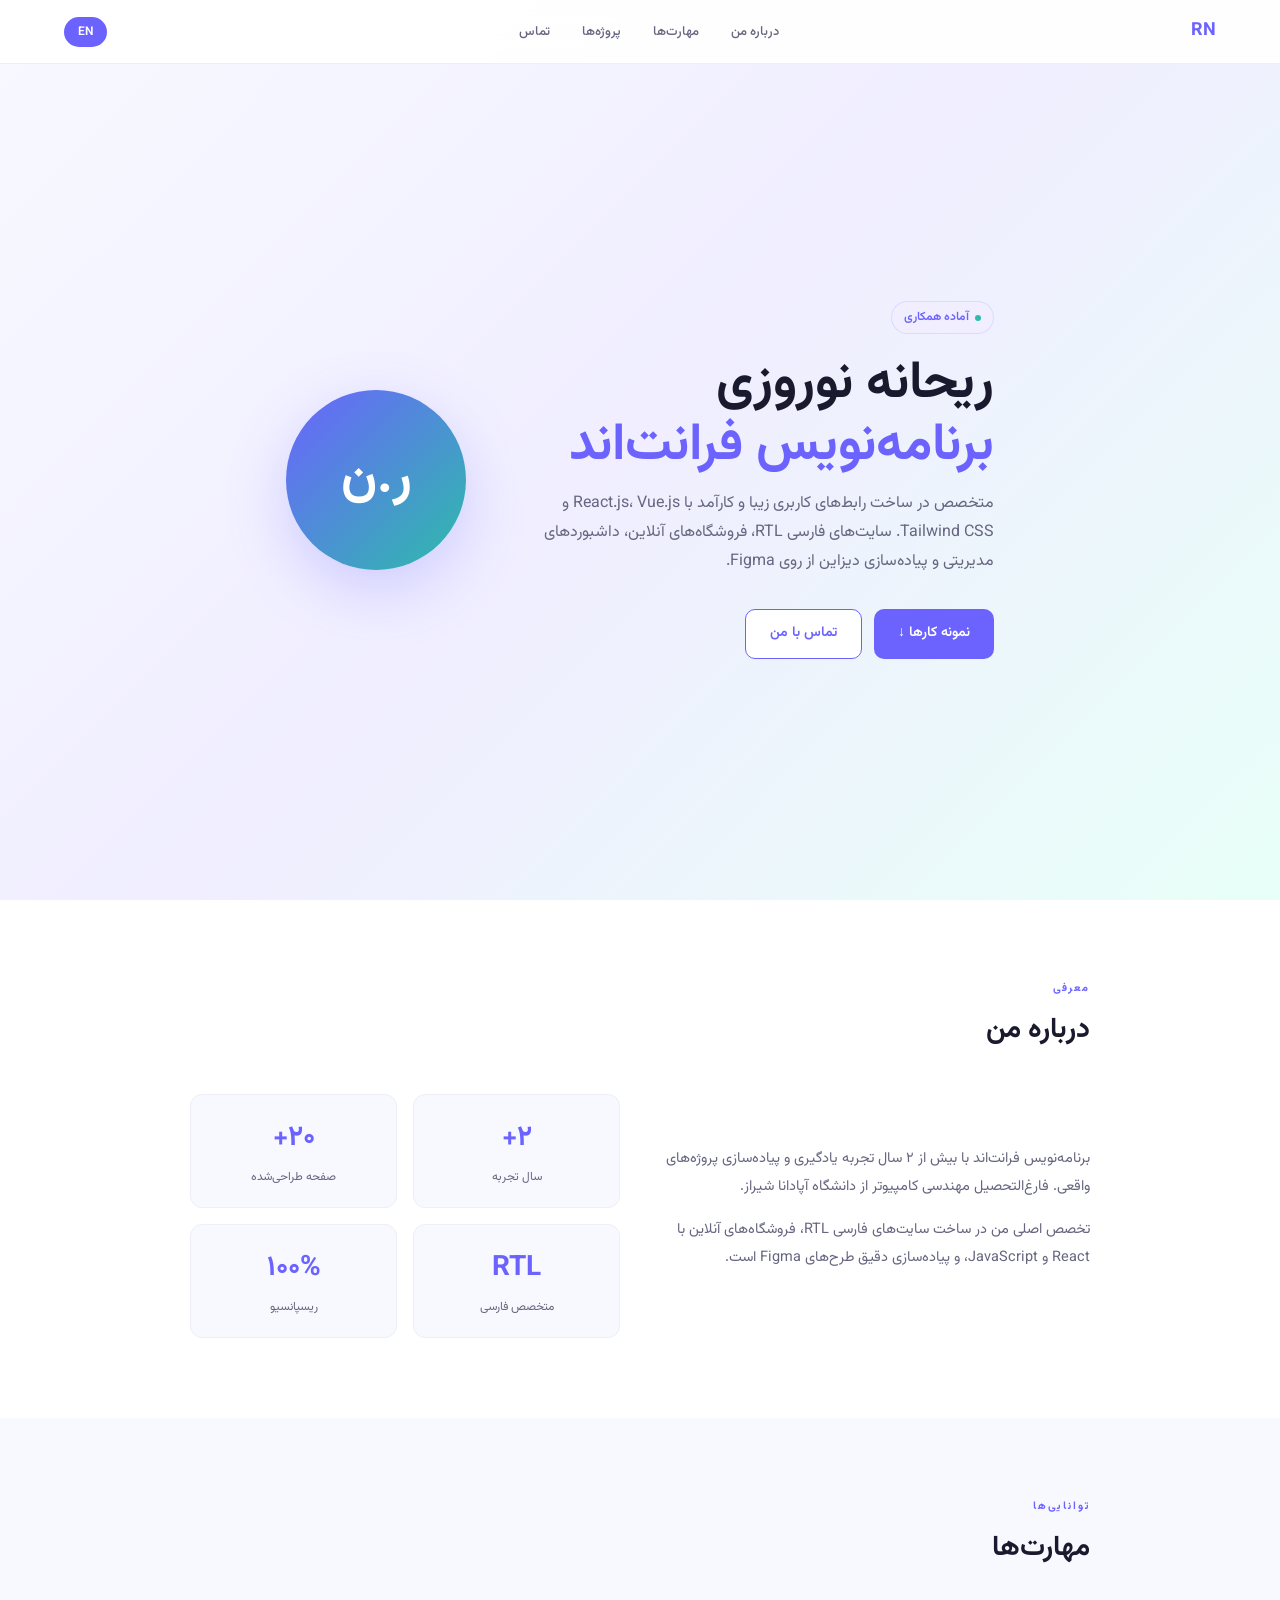
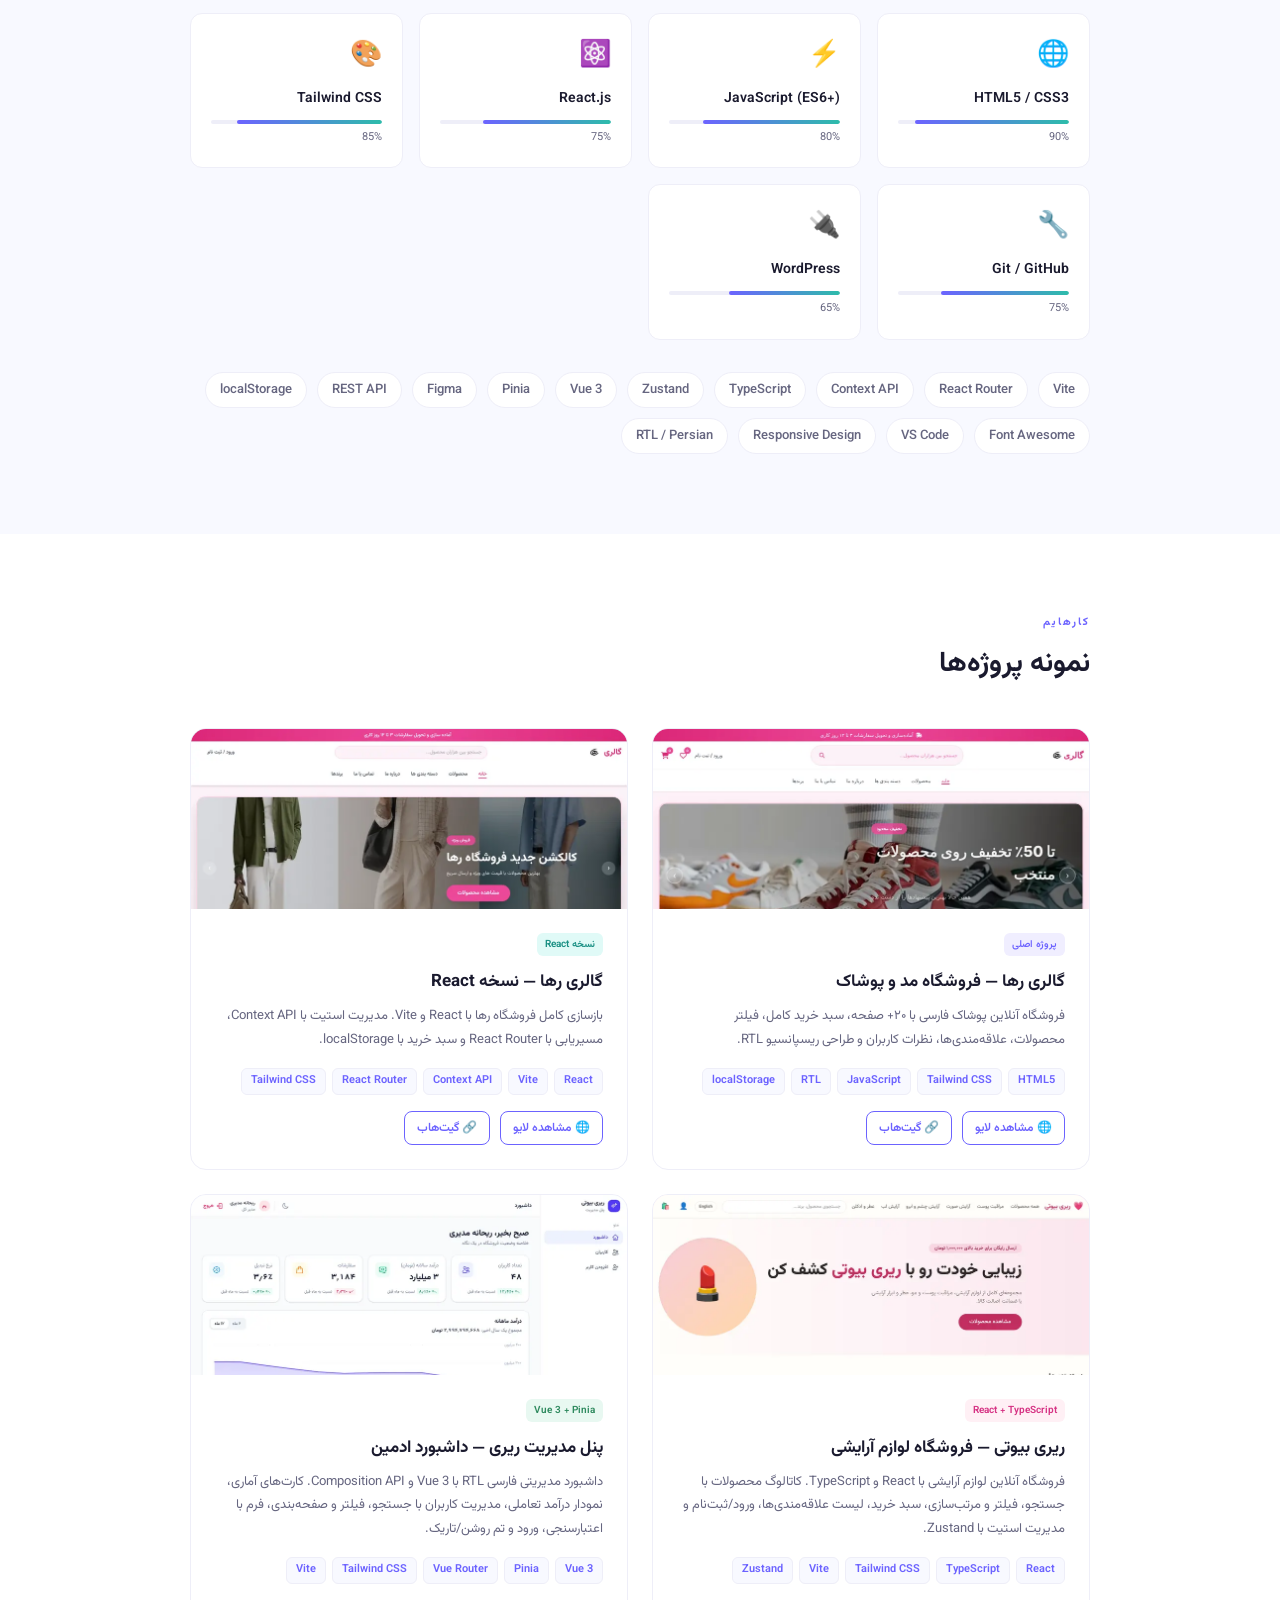
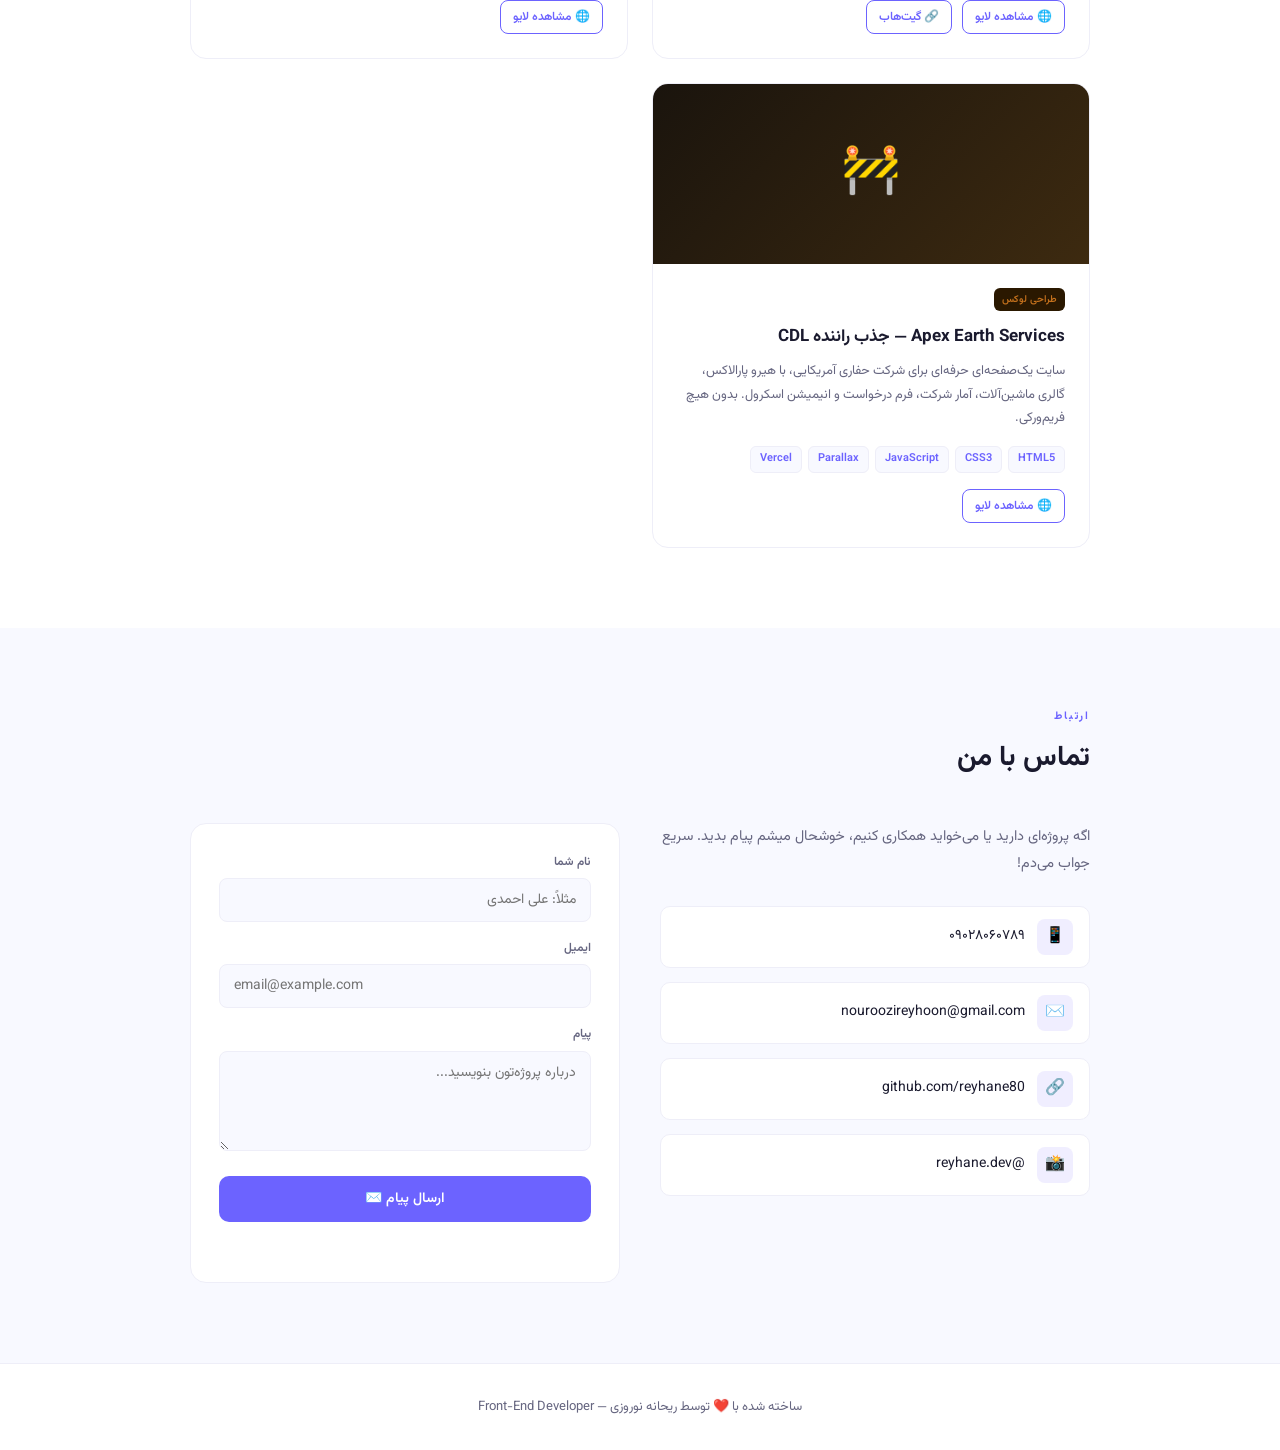
==== commit d23ef528: "Add project screenshots, mobile menu, link preview and fixes - Real screenshots instead of emoji thu" ====
--- a/index.html
+++ b/index.html
@@ -4,6 +4,19 @@
 <meta charset="UTF-8">
 <meta name="viewport" content="width=device-width, initial-scale=1.0">
 <title>Reyhane Norouzi | Front-End Developer</title>
+<meta name="description" content="ریحانه نوروزی، برنامه‌نویس فرانت‌اند — سایت‌های فارسی RTL، فروشگاه آنلاین و داشبورد با React، Vue و Tailwind CSS.">
+<meta name="theme-color" content="#6c63ff">
+<link rel="icon" type="image/svg+xml" href="favicon.svg">
+<link rel="canonical" href="https://reyhane80.github.io/portfolio/">
+<meta property="og:type" content="website">
+<meta property="og:url" content="https://reyhane80.github.io/portfolio/">
+<meta property="og:title" content="ریحانه نوروزی | برنامه‌نویس فرانت‌اند">
+<meta property="og:description" content="سایت‌های فارسی RTL، فروشگاه آنلاین و داشبورد با React، Vue و Tailwind CSS. نمونه‌کارها با دموی زنده.">
+<meta property="og:image" content="https://reyhane80.github.io/portfolio/images/og.jpg">
+<meta property="og:image:width" content="1200">
+<meta property="og:image:height" content="630">
+<meta property="og:locale" content="fa_IR">
+<meta name="twitter:card" content="summary_large_image">
 <link href="https://fonts.googleapis.com/css2?family=Vazirmatn:wght@300;400;500;600;700&family=Inter:wght@300;400;500;600;700&display=swap" rel="stylesheet">
 <style>
   :root {
@@ -94,6 +107,22 @@
 
   .lang-btn:hover { background: var(--accent-dark); }
 
+  .nav-actions { display: flex; align-items: center; gap: 8px; }
+
+  .menu-btn {
+    display: none;
+    width: 38px;
+    height: 38px;
+    border: 1px solid var(--border);
+    border-radius: 10px;
+    background: white;
+    color: var(--text);
+    font-size: 18px;
+    cursor: pointer;
+    align-items: center;
+    justify-content: center;
+  }
+
   /* SECTIONS */
   section { padding: 80px 5%; }
   section:first-of-type { padding-top: 140px; }
@@ -132,7 +161,7 @@
     border: 1px solid rgba(108,99,255,0.15);
   }
 
-  .hero-badge span { width: 6px; height: 6px; background: var(--teal); border-radius: 50%; display: inline-block; }
+  .hero-badge > span:first-child { width: 6px; height: 6px; background: var(--teal); border-radius: 50%; display: inline-block; }
 
   .hero h1 {
     font-size: clamp(32px, 5vw, 52px);
@@ -343,6 +372,17 @@
     position: relative;
     overflow: hidden;
   }
+
+  .project-thumb img {
+    width: 100%;
+    height: 100%;
+    object-fit: cover;
+    object-position: top center;
+    display: block;
+    transition: transform 0.4s ease;
+  }
+
+  .project-card:hover .project-thumb img { transform: scale(1.03); }
 
   .project-thumb.purple { background: linear-gradient(135deg, #f0eeff, #e0d8ff); }
   .project-thumb.teal { background: linear-gradient(135deg, #e0faf7, #c8f5ef); }
@@ -538,7 +578,23 @@
     .hero-btns { justify-content: center; }
     .about-grid, .contact-grid { grid-template-columns: 1fr; }
     .projects-grid { grid-template-columns: 1fr; }
-    .nav-links { display: none; }
+    .menu-btn { display: inline-flex; }
+    .nav-links {
+      display: none;
+      position: absolute;
+      top: 64px;
+      right: 0;
+      left: 0;
+      flex-direction: column;
+      align-items: stretch;
+      gap: 4px;
+      padding: 12px 5% 16px;
+      background: white;
+      border-bottom: 1px solid var(--border);
+      box-shadow: 0 12px 24px rgba(26,26,46,0.06);
+    }
+    .nav-links.open { display: flex; }
+    .nav-links a { display: block; padding: 10px 12px; font-size: 14px; }
   }
 </style>
 </head>
@@ -547,13 +603,16 @@
 <!-- NAV -->
 <nav>
   <a class="nav-logo" href="#">RN</a>
-  <ul class="nav-links">
+  <ul class="nav-links" id="navLinks">
     <li><a href="#about" class="t" data-fa="درباره من" data-en="About">درباره من</a></li>
     <li><a href="#skills" class="t" data-fa="مهارت‌ها" data-en="Skills">مهارت‌ها</a></li>
     <li><a href="#projects" class="t" data-fa="پروژه‌ها" data-en="Projects">پروژه‌ها</a></li>
     <li><a href="#contact" class="t" data-fa="تماس" data-en="Contact">تماس</a></li>
   </ul>
-  <button class="lang-btn" id="langToggle" onclick="toggleLang()">EN</button>
+  <div class="nav-actions">
+    <button class="lang-btn" id="langToggle" onclick="toggleLang()">EN</button>
+    <button class="menu-btn" id="menuToggle" aria-label="منو" aria-controls="navLinks" aria-expanded="false">☰</button>
+  </div>
 </nav>
 
 <!-- HERO -->
@@ -564,9 +623,9 @@
         <div class="hero-badge"><span></span> <span class="t" data-fa="آماده همکاری" data-en="Available for work">آماده همکاری</span></div>
         <h1><span class="t" data-fa="ریحانه نوروزی" data-en="Reyhane Norouzi">ریحانه نوروزی</span><br><em class="t" data-fa="برنامه‌نویس فرانت‌اند" data-en="Front-End Developer">برنامه‌نویس فرانت‌اند</em></h1>
         <p class="hero-sub t"
-          data-fa="متخصص در ساخت رابط‌های کاربری زیبا و کارآمد با React.js و Tailwind CSS. سایت‌های فارسی RTL، فروشگاه‌های آنلاین، و پیاده‌سازی دیزاین از روی Figma."
-          data-en="Specializing in beautiful, functional UIs with React.js and Tailwind CSS. Persian RTL sites, e-commerce, and pixel-perfect Figma implementations.">
-          متخصص در ساخت رابط‌های کاربری زیبا و کارآمد با React.js و Tailwind CSS. سایت‌های فارسی RTL، فروشگاه‌های آنلاین، و پیاده‌سازی دیزاین از روی Figma.
+          data-fa="متخصص در ساخت رابط‌های کاربری زیبا و کارآمد با React.js، Vue.js و Tailwind CSS. سایت‌های فارسی RTL، فروشگاه‌های آنلاین، داشبوردهای مدیریتی و پیاده‌سازی دیزاین از روی Figma."
+          data-en="Specializing in beautiful, functional UIs with React.js, Vue.js and Tailwind CSS. Persian RTL sites, e-commerce, admin dashboards, and pixel-perfect Figma implementations.">
+          متخصص در ساخت رابط‌های کاربری زیبا و کارآمد با React.js، Vue.js و Tailwind CSS. سایت‌های فارسی RTL، فروشگاه‌های آنلاین، داشبوردهای مدیریتی و پیاده‌سازی دیزاین از روی Figma.
         </p>
         <div class="hero-btns">
           <a href="#projects" class="btn-primary t" data-fa="نمونه کارها ↓" data-en="View Projects ↓">نمونه کارها ↓</a>
@@ -689,7 +748,7 @@
 
       <!-- Raha Gallery HTML -->
       <div class="project-card reveal">
-        <div class="project-thumb purple">🛍️</div>
+        <div class="project-thumb purple"><img src="images/raha-gallery.webp" alt="گالری رها — صفحه اصلی" width="880" height="550" loading="lazy"></div>
         <div class="project-body">
           <div class="project-badges">
             <span class="pbadge pbadge-main t" data-fa="پروژه اصلی" data-en="Main Project">پروژه اصلی</span>
@@ -716,7 +775,7 @@
 
       <!-- Raha Gallery React -->
       <div class="project-card reveal">
-        <div class="project-thumb teal">⚛️</div>
+        <div class="project-thumb teal"><img src="images/raha-react.webp" alt="گالری رها نسخه React — صفحه اصلی" width="880" height="550" loading="lazy"></div>
         <div class="project-body">
           <div class="project-badges">
             <span class="pbadge pbadge-wip t" data-fa="نسخه React" data-en="React Version">نسخه React</span>
@@ -743,7 +802,7 @@
 
       <!-- Riri Beauty -->
       <div class="project-card reveal">
-        <div class="project-thumb pink">💄</div>
+        <div class="project-thumb pink"><img src="images/riri-beauty.webp" alt="ریری بیوتی — صفحه اصلی" width="880" height="550" loading="lazy"></div>
         <div class="project-body">
           <div class="project-badges">
             <span class="pbadge pbadge-pink t" data-fa="React + TypeScript" data-en="React + TypeScript">React + TypeScript</span>
@@ -771,7 +830,7 @@
 
       <!-- Riri Admin Dashboard -->
       <div class="project-card reveal">
-        <div class="project-thumb indigo">📊</div>
+        <div class="project-thumb indigo"><img src="images/admin-panel.webp" alt="پنل مدیریت ریری — داشبورد" width="880" height="550" loading="lazy"></div>
         <div class="project-body">
           <div class="project-badges">
             <span class="pbadge pbadge-vue t" data-fa="Vue 3 + Pinia" data-en="Vue 3 + Pinia">Vue 3 + Pinia</span>
@@ -800,7 +859,7 @@
         <div class="project-thumb orange">🚧</div>
         <div class="project-body">
           <div class="project-badges">
-            <span class="pbadge" style="background:#2a1800;color:#C4711C;" class="t" data-fa="طراحی لوکس" data-en="Luxury Design">طراحی لوکس</span>
+            <span class="pbadge t" style="background:#2a1800;color:#C4711C;" data-fa="طراحی لوکس" data-en="Luxury Design">طراحی لوکس</span>
           </div>
           <div class="project-title t" data-fa="Apex Earth Services — جذب راننده CDL" data-en="Apex Earth Services — CDL Driver Recruitment">Apex Earth Services — جذب راننده CDL</div>
           <p class="project-desc t"
@@ -914,6 +973,19 @@
     avatar.textContent = isEn ? 'RN' : 'ر.ن';
   }
 
+  // منوی موبایل
+  const menuToggle = document.getElementById('menuToggle');
+  const navLinks = document.getElementById('navLinks');
+
+  function setMenu(open) {
+    navLinks.classList.toggle('open', open);
+    menuToggle.setAttribute('aria-expanded', String(open));
+    menuToggle.textContent = open ? '✕' : '☰';
+  }
+
+  menuToggle.addEventListener('click', () => setMenu(!navLinks.classList.contains('open')));
+  navLinks.querySelectorAll('a').forEach(a => a.addEventListener('click', () => setMenu(false)));
+
   const observer = new IntersectionObserver(entries => {
     entries.forEach(e => { if (e.isIntersecting) e.target.classList.add('visible'); });
   }, { threshold: 0.1 });
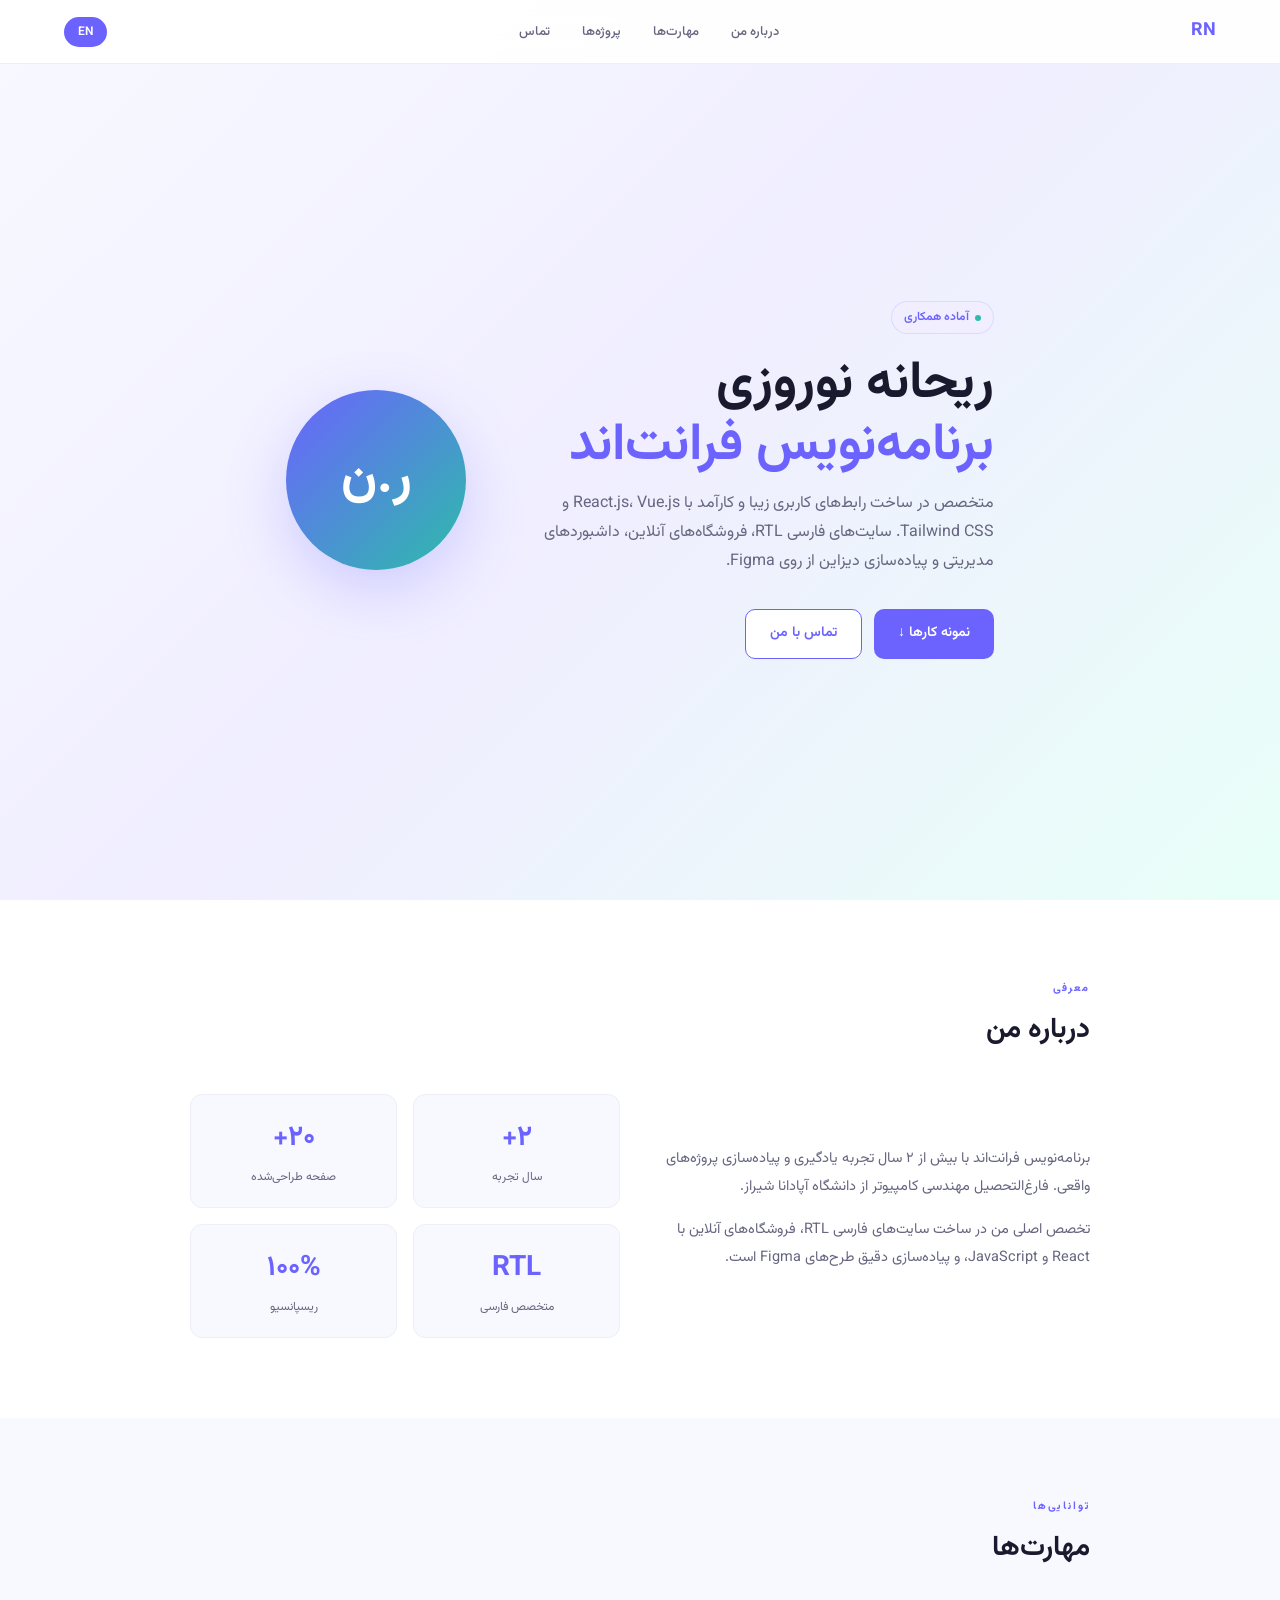
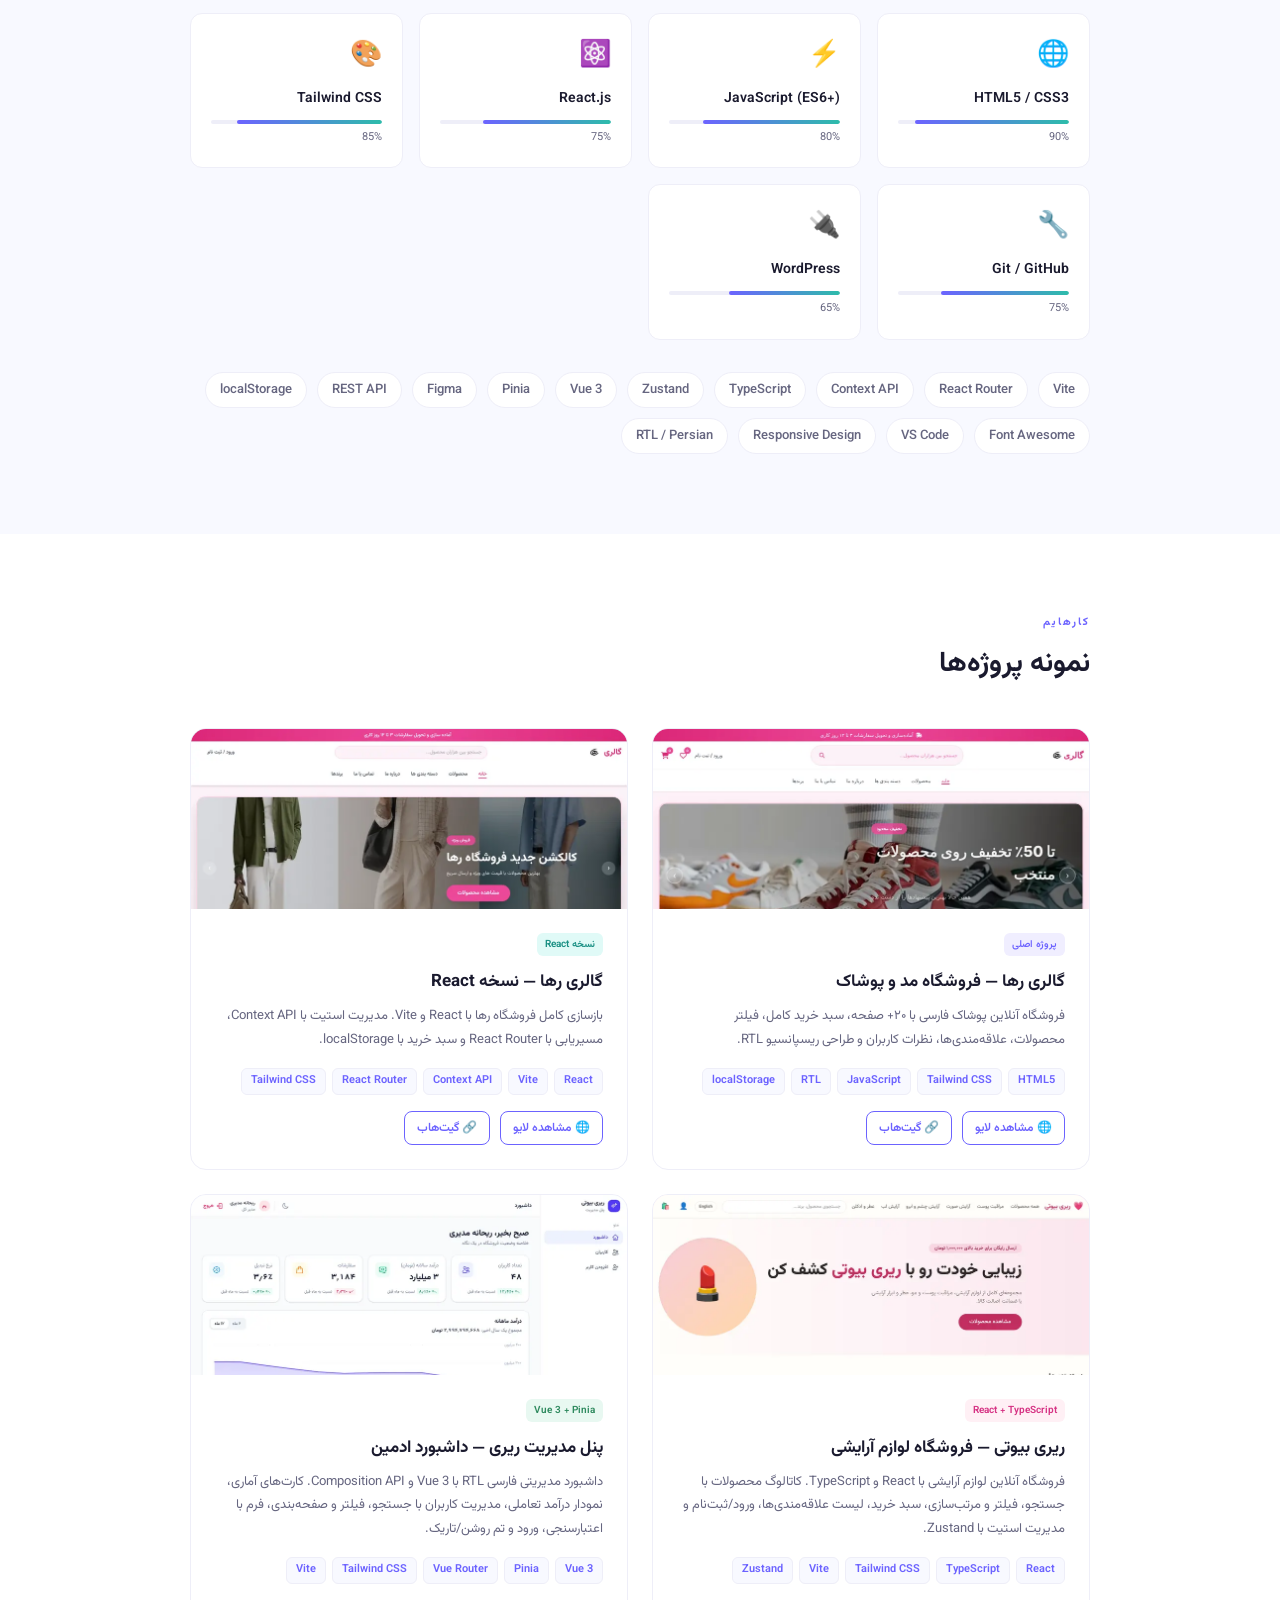
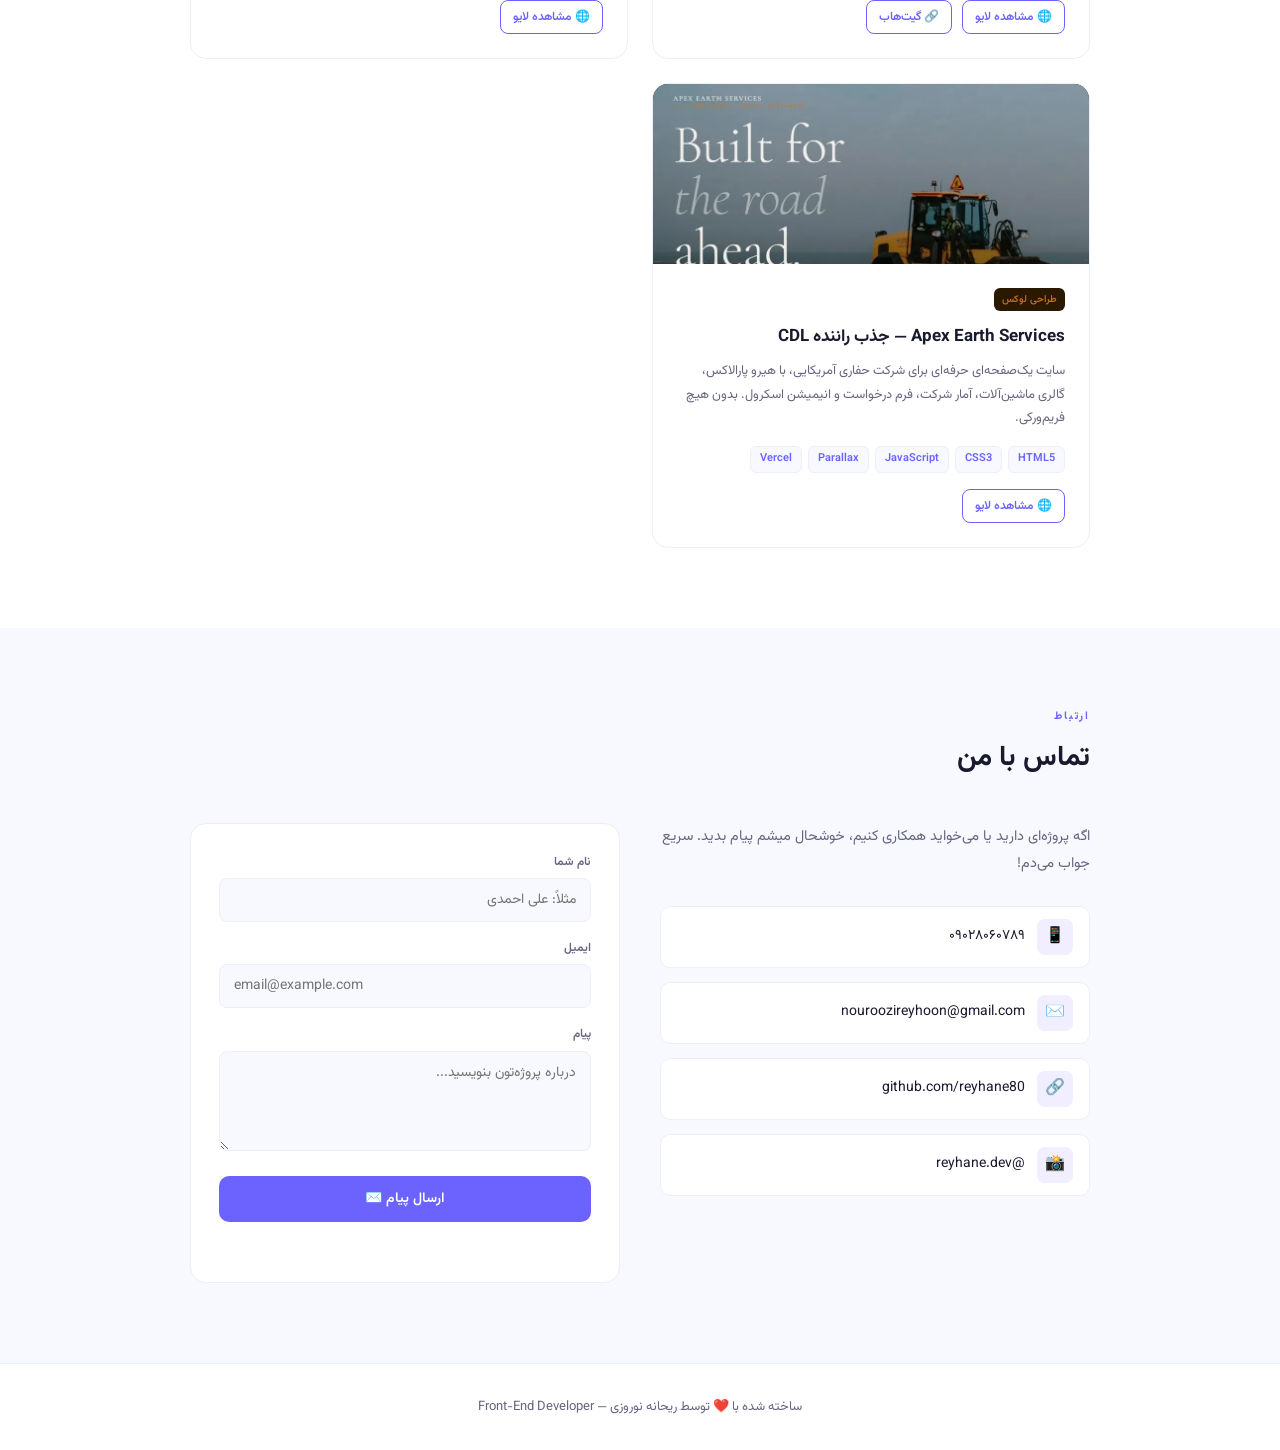
==== commit b00a1f2b: "Add Apex Earth Services screenshot" ====
--- a/index.html
+++ b/index.html
@@ -856,7 +856,7 @@
 
       <!-- Apex Earth Services -->
       <div class="project-card reveal">
-        <div class="project-thumb orange">🚧</div>
+        <div class="project-thumb orange"><img src="images/apex.webp" alt="Apex Earth Services — صفحه اصلی" width="880" height="550" loading="lazy"></div>
         <div class="project-body">
           <div class="project-badges">
             <span class="pbadge t" style="background:#2a1800;color:#C4711C;" data-fa="طراحی لوکس" data-en="Luxury Design">طراحی لوکس</span>
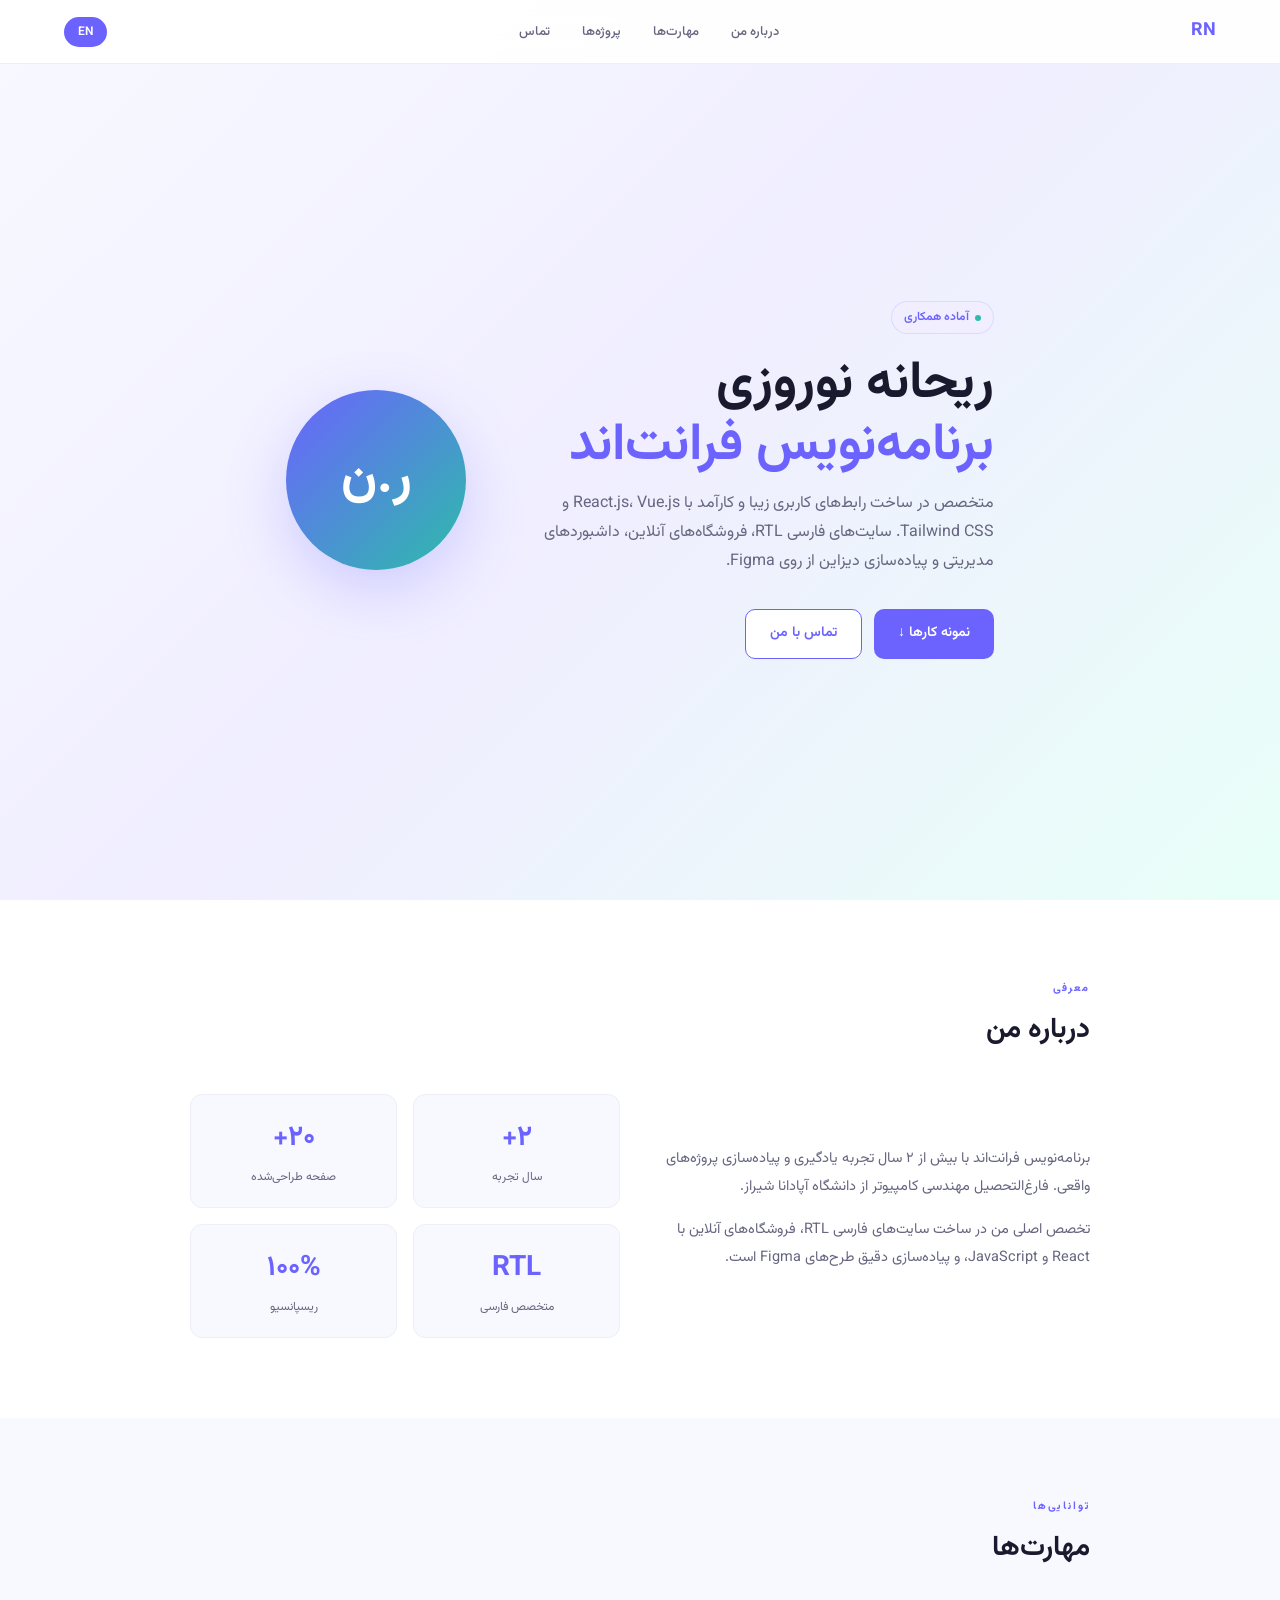
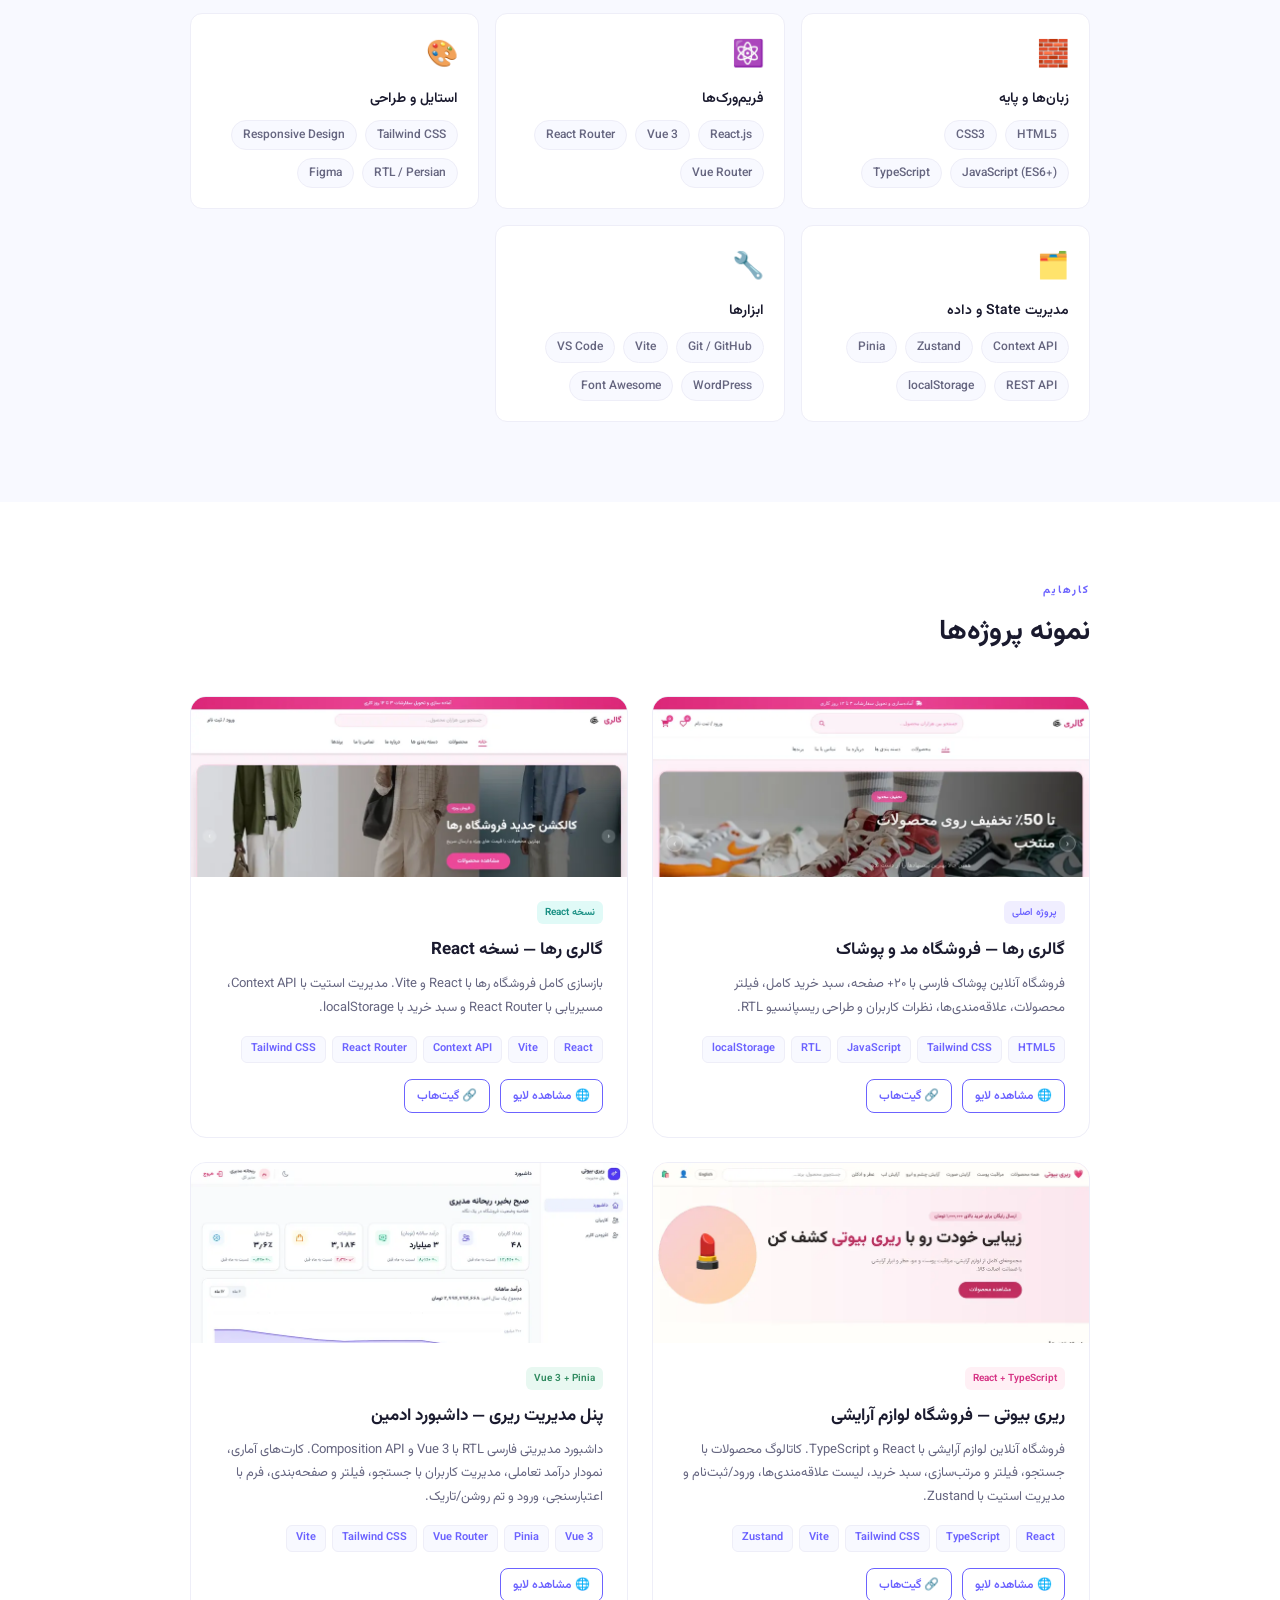
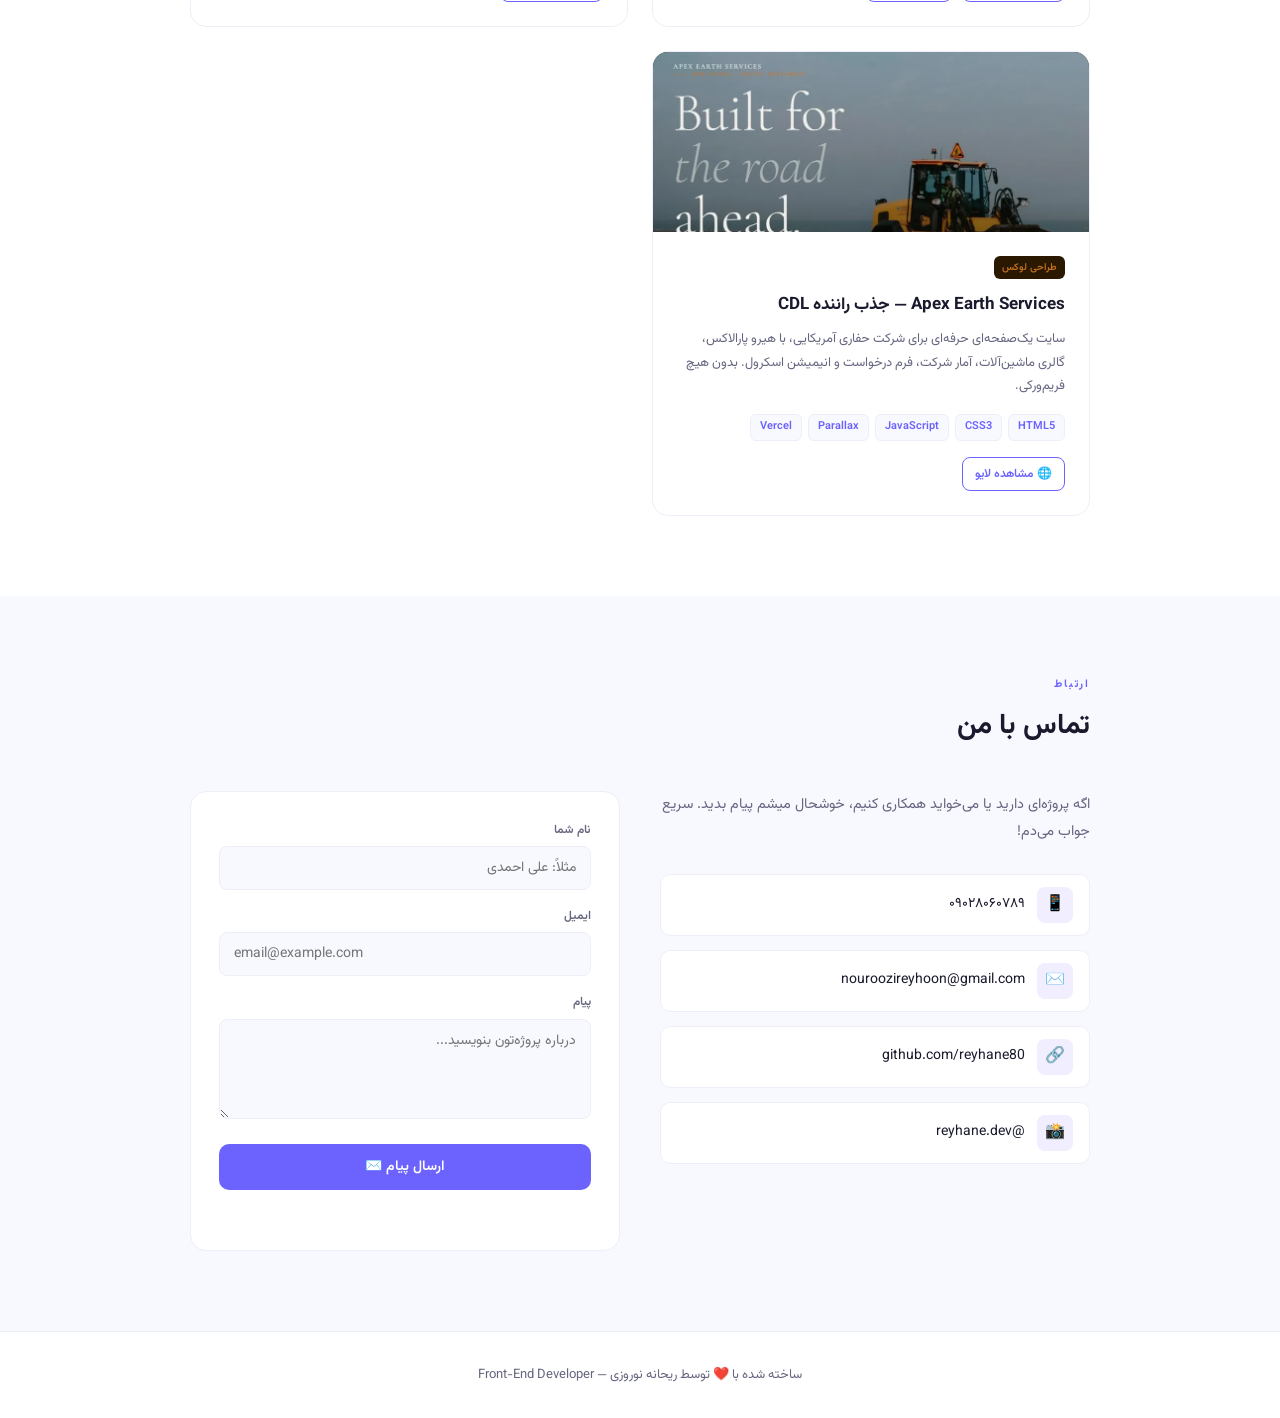
==== commit c4fe3578: "Replace skill percentage bars with grouped skill list" ====
--- a/index.html
+++ b/index.html
@@ -298,7 +298,7 @@
 
   .skills-grid {
     display: grid;
-    grid-template-columns: repeat(auto-fit, minmax(200px, 1fr));
+    grid-template-columns: repeat(auto-fit, minmax(260px, 1fr));
     gap: 16px;
   }
 
@@ -325,13 +325,8 @@
     margin-bottom: 8px;
   }
 
-  .skill-bar-wrap { height: 4px; background: var(--border); border-radius: 2px; overflow: hidden; }
-  .skill-bar-fill { height: 100%; background: linear-gradient(90deg, var(--accent), var(--teal)); border-radius: 2px; }
-
-  .skill-pct { font-size: 11px; color: var(--text-muted); margin-top: 5px; }
-
-  /* TOOLS */
-  .tools-wrap { display: flex; flex-wrap: wrap; gap: 10px; margin-top: 32px; }
+  .skill-tags { display: flex; flex-wrap: wrap; gap: 8px; list-style: none; margin-top: 4px; }
+  .skill-tags .tool-tag { background: var(--bg-alt); font-size: 12px; padding: 4px 11px; }
 
   .tool-tag {
     background: white;
@@ -684,57 +679,57 @@
     <div class="sec-title t" data-fa="مهارت‌ها" data-en="Skills">مهارت‌ها</div>
     <div class="skills-grid reveal">
       <div class="skill-card">
-        <span class="skill-icon">🌐</span>
-        <div class="skill-name">HTML5 / CSS3</div>
-        <div class="skill-bar-wrap"><div class="skill-bar-fill" style="width:90%"></div></div>
-        <div class="skill-pct">90%</div>
-      </div>
-      <div class="skill-card">
-        <span class="skill-icon">⚡</span>
-        <div class="skill-name">JavaScript (ES6+)</div>
-        <div class="skill-bar-wrap"><div class="skill-bar-fill" style="width:80%"></div></div>
-        <div class="skill-pct">80%</div>
+        <span class="skill-icon">🧱</span>
+        <div class="skill-name t" data-fa="زبان‌ها و پایه" data-en="Languages & Core">زبان‌ها و پایه</div>
+        <ul class="skill-tags">
+          <li class="tool-tag" dir="ltr">HTML5</li>
+          <li class="tool-tag" dir="ltr">CSS3</li>
+          <li class="tool-tag" dir="ltr">JavaScript (ES6+)</li>
+          <li class="tool-tag" dir="ltr">TypeScript</li>
+        </ul>
       </div>
       <div class="skill-card">
         <span class="skill-icon">⚛️</span>
-        <div class="skill-name">React.js</div>
-        <div class="skill-bar-wrap"><div class="skill-bar-fill" style="width:75%"></div></div>
-        <div class="skill-pct">75%</div>
+        <div class="skill-name t" data-fa="فریم‌ورک‌ها" data-en="Frameworks">فریم‌ورک‌ها</div>
+        <ul class="skill-tags">
+          <li class="tool-tag" dir="ltr">React.js</li>
+          <li class="tool-tag" dir="ltr">Vue 3</li>
+          <li class="tool-tag" dir="ltr">React Router</li>
+          <li class="tool-tag" dir="ltr">Vue Router</li>
+        </ul>
       </div>
       <div class="skill-card">
         <span class="skill-icon">🎨</span>
-        <div class="skill-name">Tailwind CSS</div>
-        <div class="skill-bar-wrap"><div class="skill-bar-fill" style="width:85%"></div></div>
-        <div class="skill-pct">85%</div>
+        <div class="skill-name t" data-fa="استایل و طراحی" data-en="Styling & UI">استایل و طراحی</div>
+        <ul class="skill-tags">
+          <li class="tool-tag" dir="ltr">Tailwind CSS</li>
+          <li class="tool-tag" dir="ltr">Responsive Design</li>
+          <li class="tool-tag" dir="ltr">RTL / Persian</li>
+          <li class="tool-tag" dir="ltr">Figma</li>
+        </ul>
+      </div>
+      <div class="skill-card">
+        <span class="skill-icon">🗂️</span>
+        <div class="skill-name t" data-fa="مدیریت State و داده" data-en="State & Data">مدیریت State و داده</div>
+        <ul class="skill-tags">
+          <li class="tool-tag" dir="ltr">Context API</li>
+          <li class="tool-tag" dir="ltr">Zustand</li>
+          <li class="tool-tag" dir="ltr">Pinia</li>
+          <li class="tool-tag" dir="ltr">REST API</li>
+          <li class="tool-tag" dir="ltr">localStorage</li>
+        </ul>
       </div>
       <div class="skill-card">
         <span class="skill-icon">🔧</span>
-        <div class="skill-name">Git / GitHub</div>
-        <div class="skill-bar-wrap"><div class="skill-bar-fill" style="width:75%"></div></div>
-        <div class="skill-pct">75%</div>
-      </div>
-      <div class="skill-card">
-        <span class="skill-icon">🔌</span>
-        <div class="skill-name">WordPress</div>
-        <div class="skill-bar-wrap"><div class="skill-bar-fill" style="width:65%"></div></div>
-        <div class="skill-pct">65%</div>
-      </div>
-    </div>
-    <div class="tools-wrap reveal">
-      <span class="tool-tag">Vite</span>
-      <span class="tool-tag">React Router</span>
-      <span class="tool-tag">Context API</span>
-      <span class="tool-tag">TypeScript</span>
-      <span class="tool-tag">Zustand</span>
-      <span class="tool-tag">Vue 3</span>
-      <span class="tool-tag">Pinia</span>
-      <span class="tool-tag">Figma</span>
-      <span class="tool-tag">REST API</span>
-      <span class="tool-tag">localStorage</span>
-      <span class="tool-tag">Font Awesome</span>
-      <span class="tool-tag">VS Code</span>
-      <span class="tool-tag">Responsive Design</span>
-      <span class="tool-tag">RTL / Persian</span>
+        <div class="skill-name t" data-fa="ابزارها" data-en="Tools">ابزارها</div>
+        <ul class="skill-tags">
+          <li class="tool-tag" dir="ltr">Git / GitHub</li>
+          <li class="tool-tag" dir="ltr">Vite</li>
+          <li class="tool-tag" dir="ltr">VS Code</li>
+          <li class="tool-tag" dir="ltr">WordPress</li>
+          <li class="tool-tag" dir="ltr">Font Awesome</li>
+        </ul>
+      </div>
     </div>
   </div>
 </section>
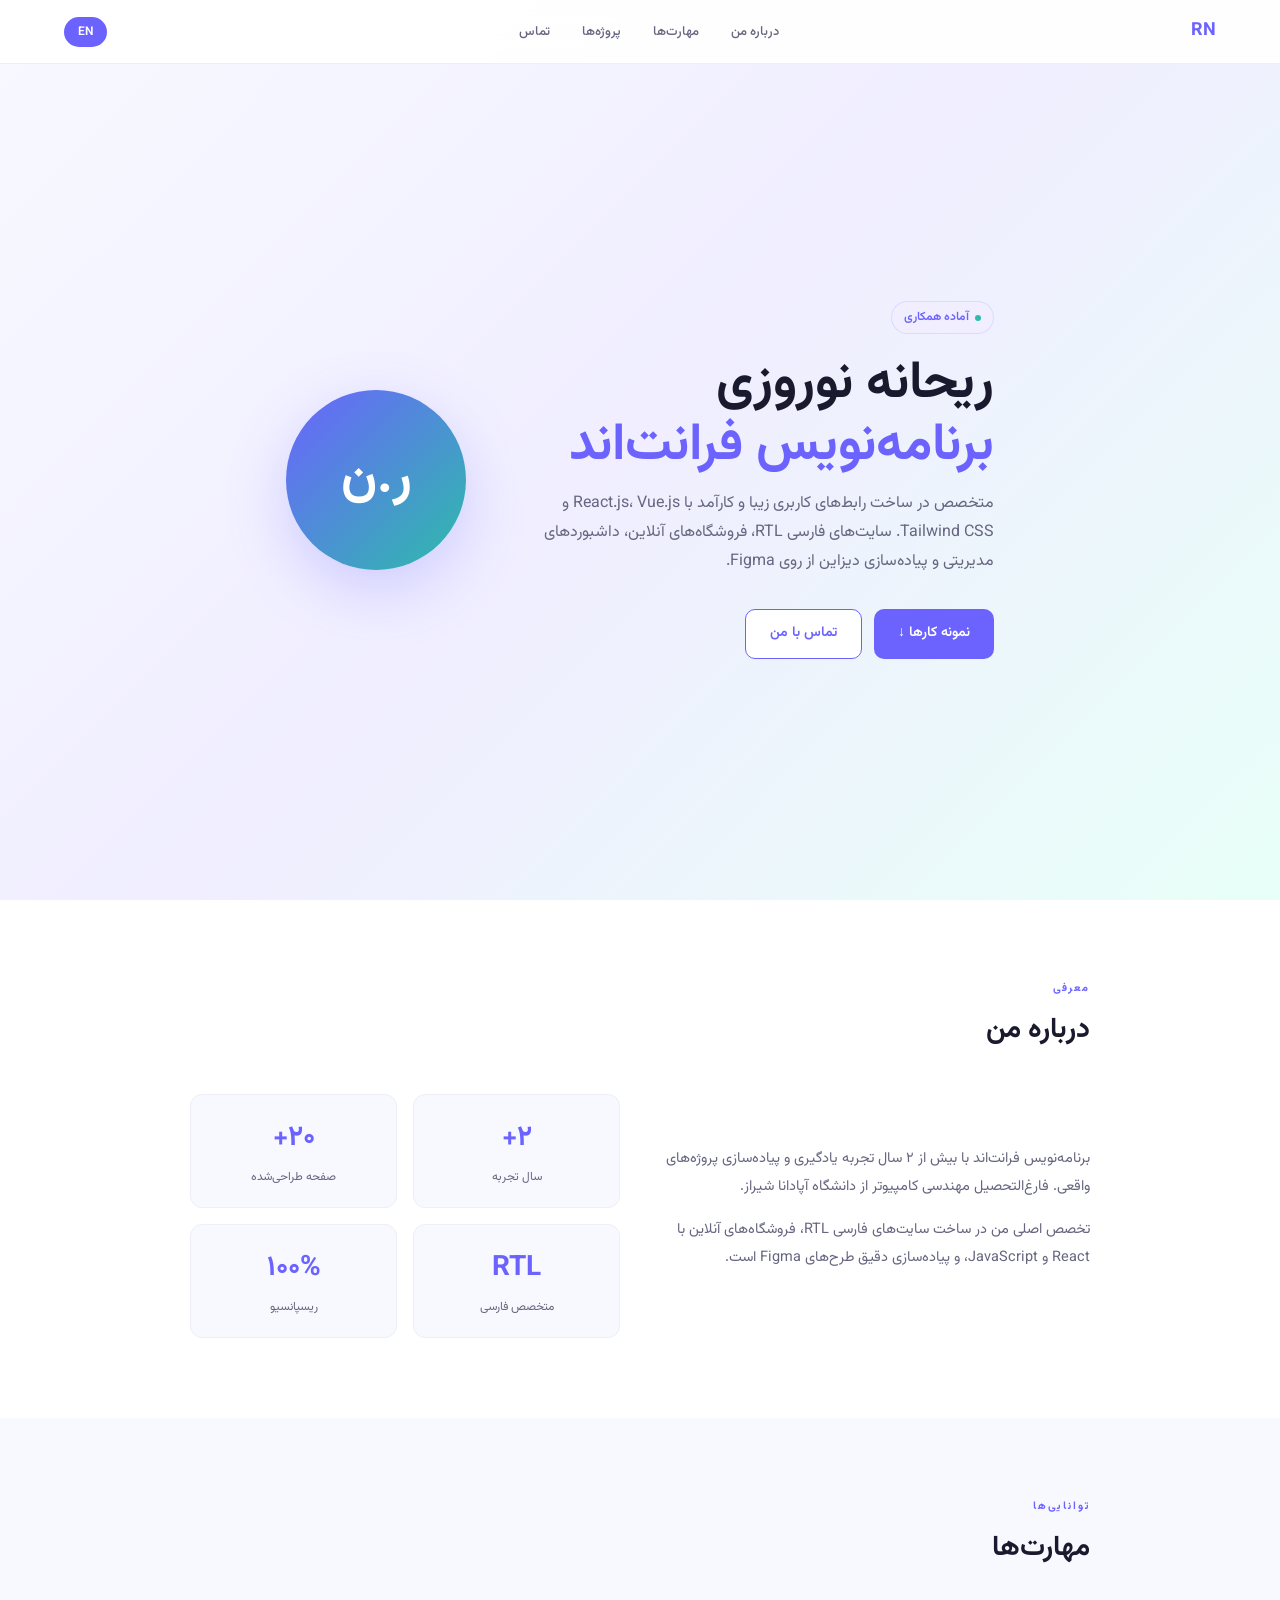
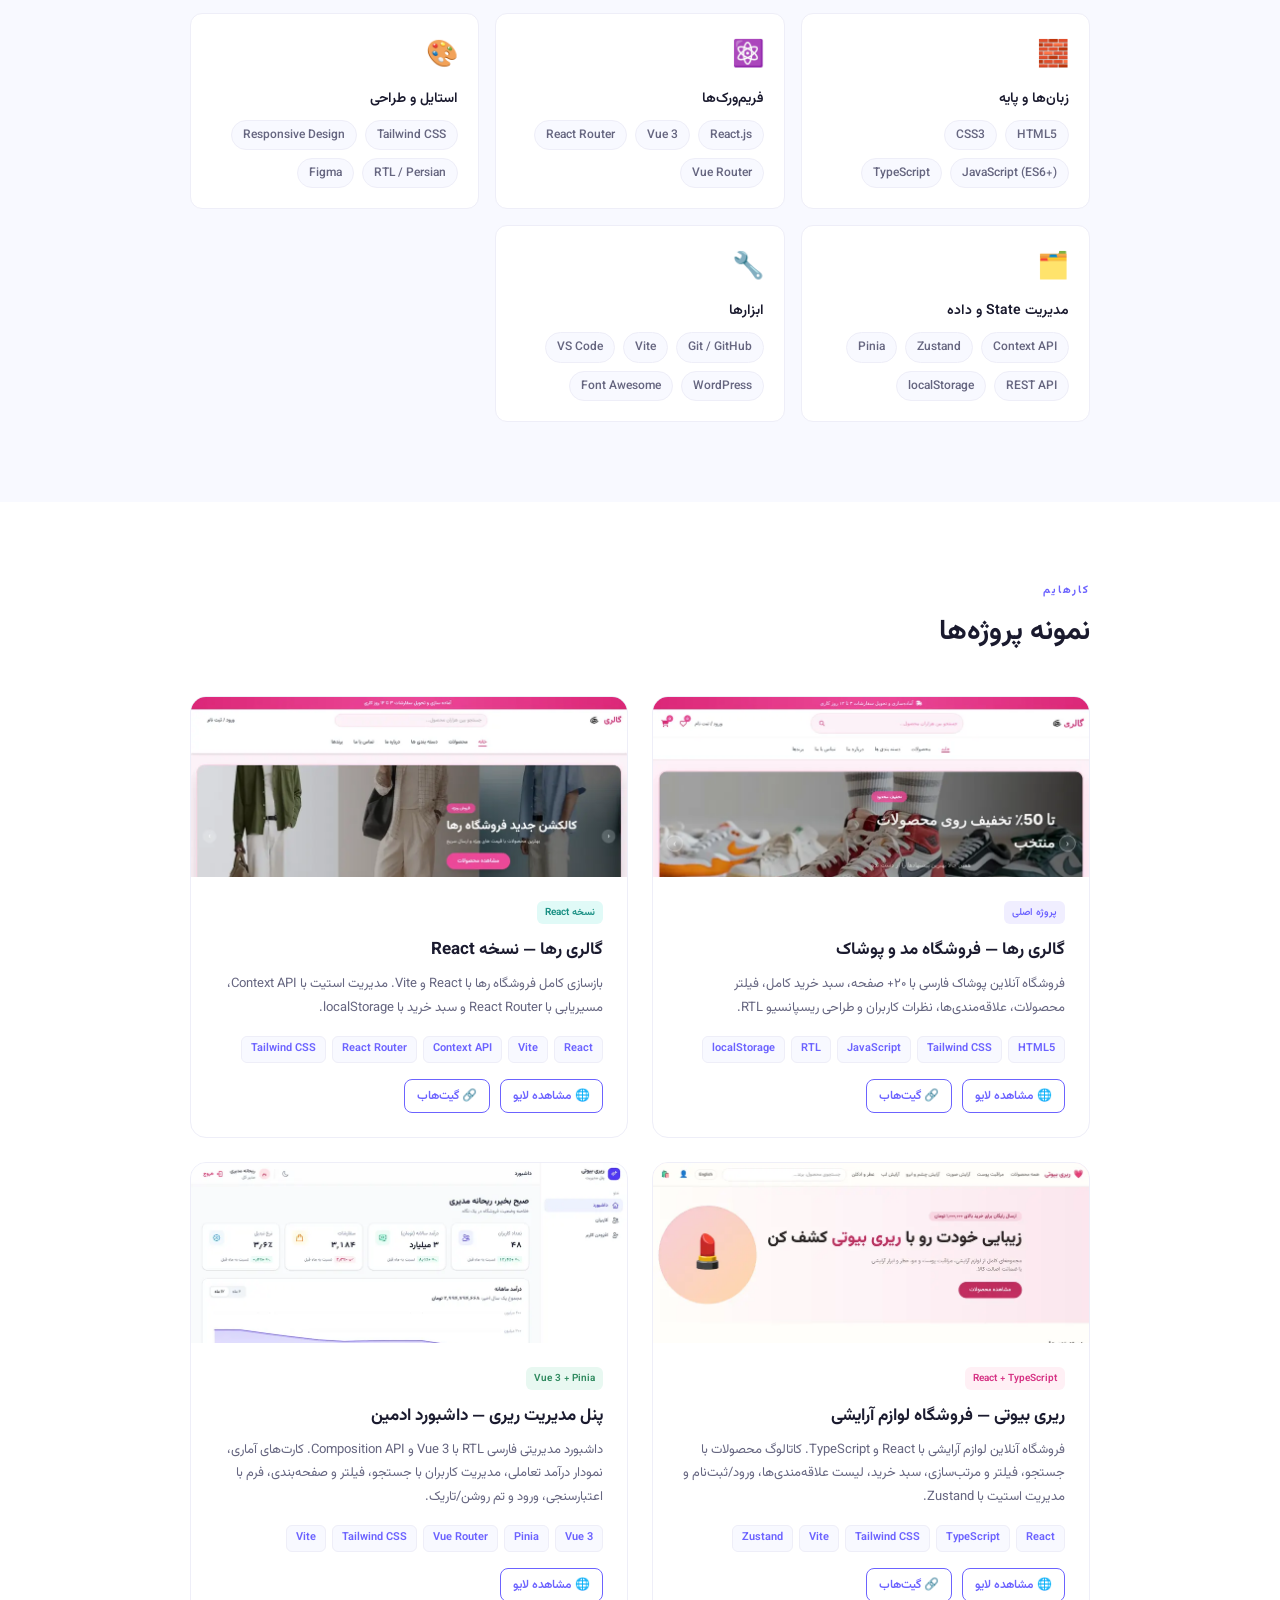
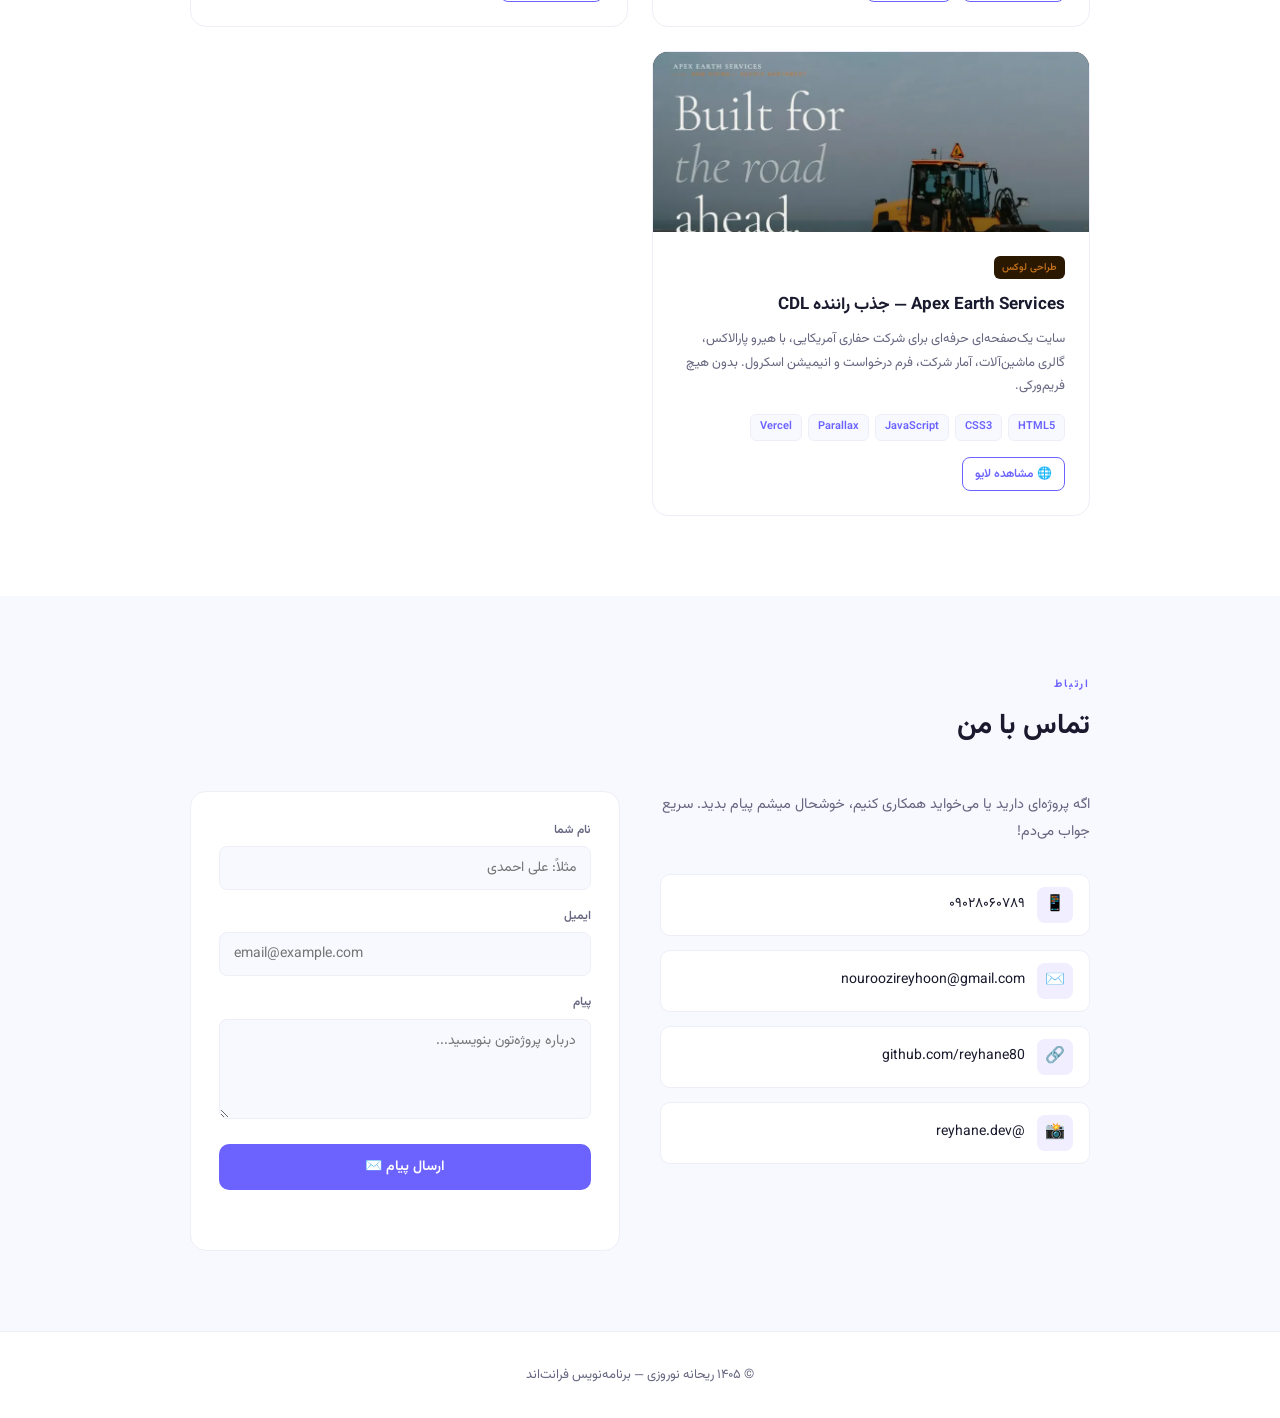
==== commit cbfe6180: "Simplify footer text" ====
--- a/index.html
+++ b/index.html
@@ -937,9 +937,9 @@
 <!-- FOOTER -->
 <footer>
   <p class="t"
-    data-fa="ساخته شده با ❤️ توسط ریحانه نوروزی — Front-End Developer"
-    data-en="Made with ❤️ by Reyhane Norouzi — Front-End Developer">
-    ساخته شده با ❤️ توسط ریحانه نوروزی — Front-End Developer
+    data-fa="© ۱۴۰۵ ریحانه نوروزی — برنامه‌نویس فرانت‌اند"
+    data-en="© 2026 Reyhane Norouzi — Front-End Developer">
+    © ۱۴۰۵ ریحانه نوروزی — برنامه‌نویس فرانت‌اند
   </p>
 </footer>
 
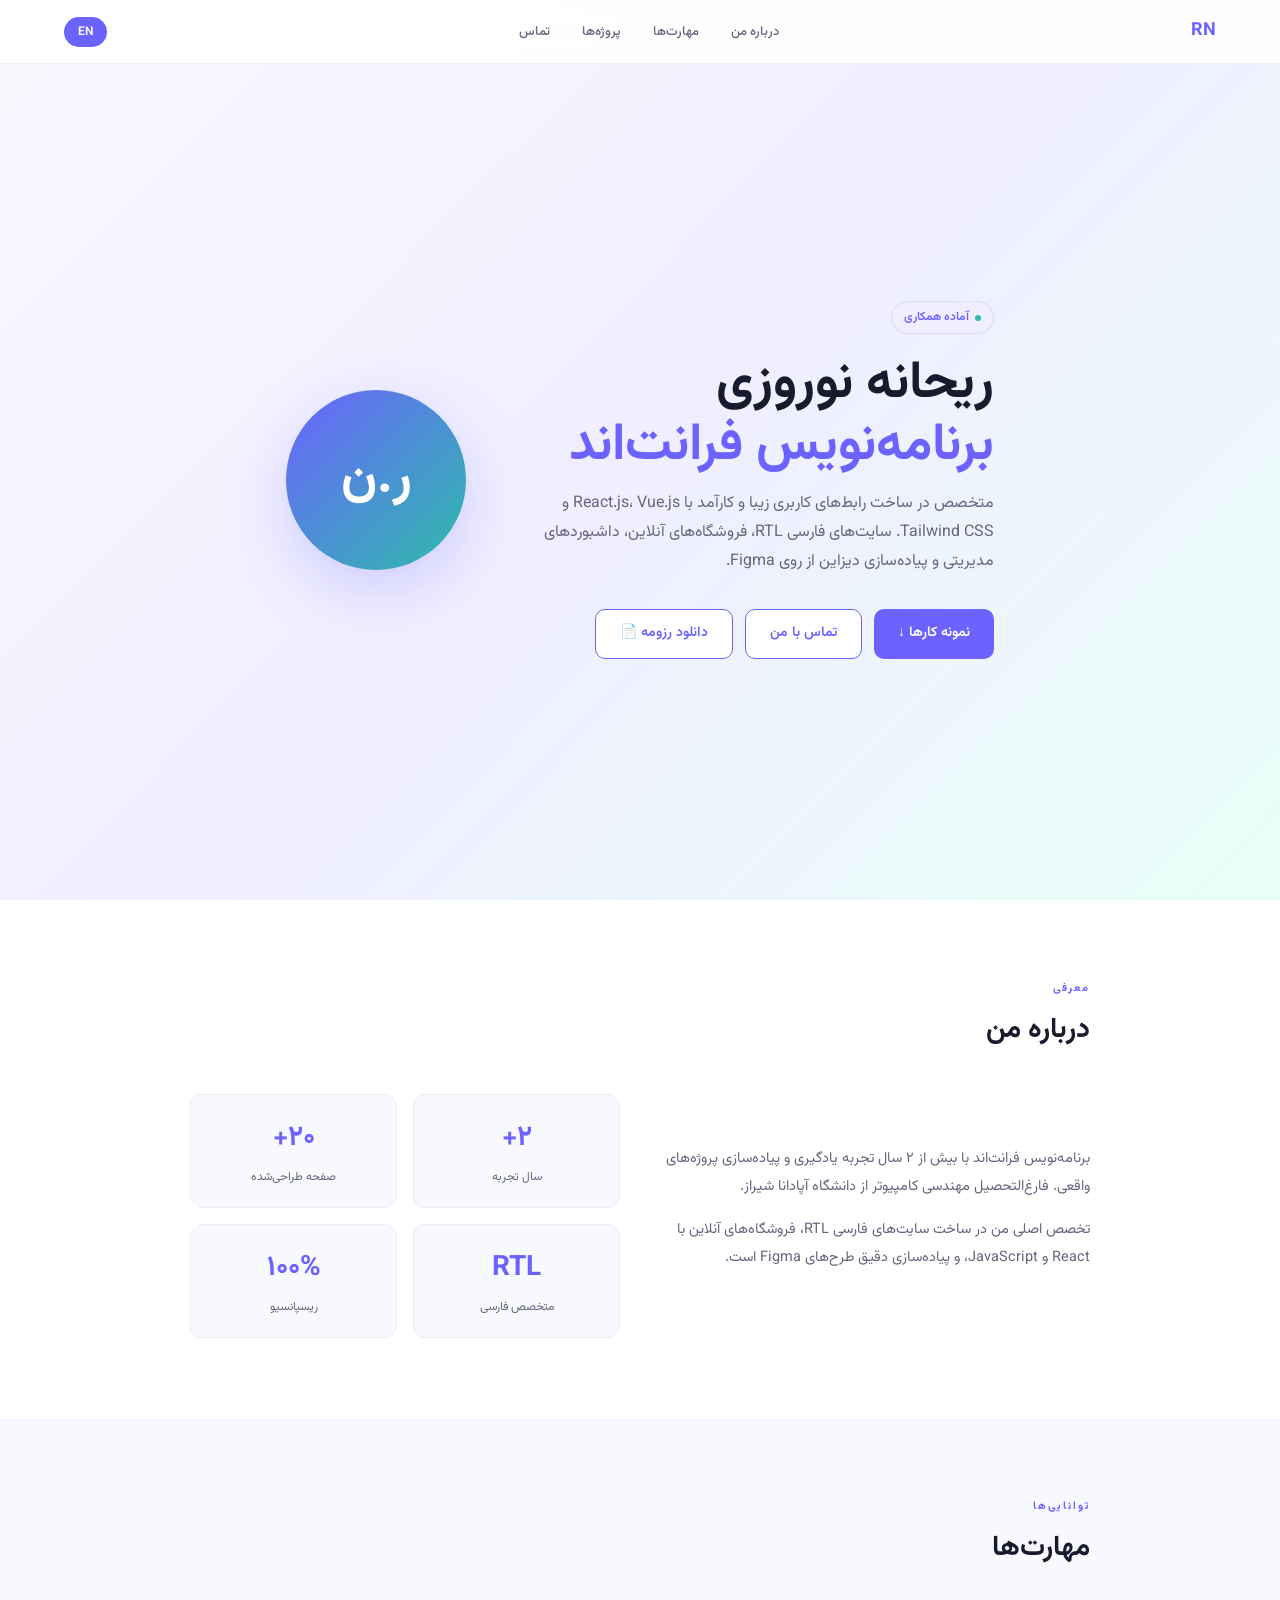
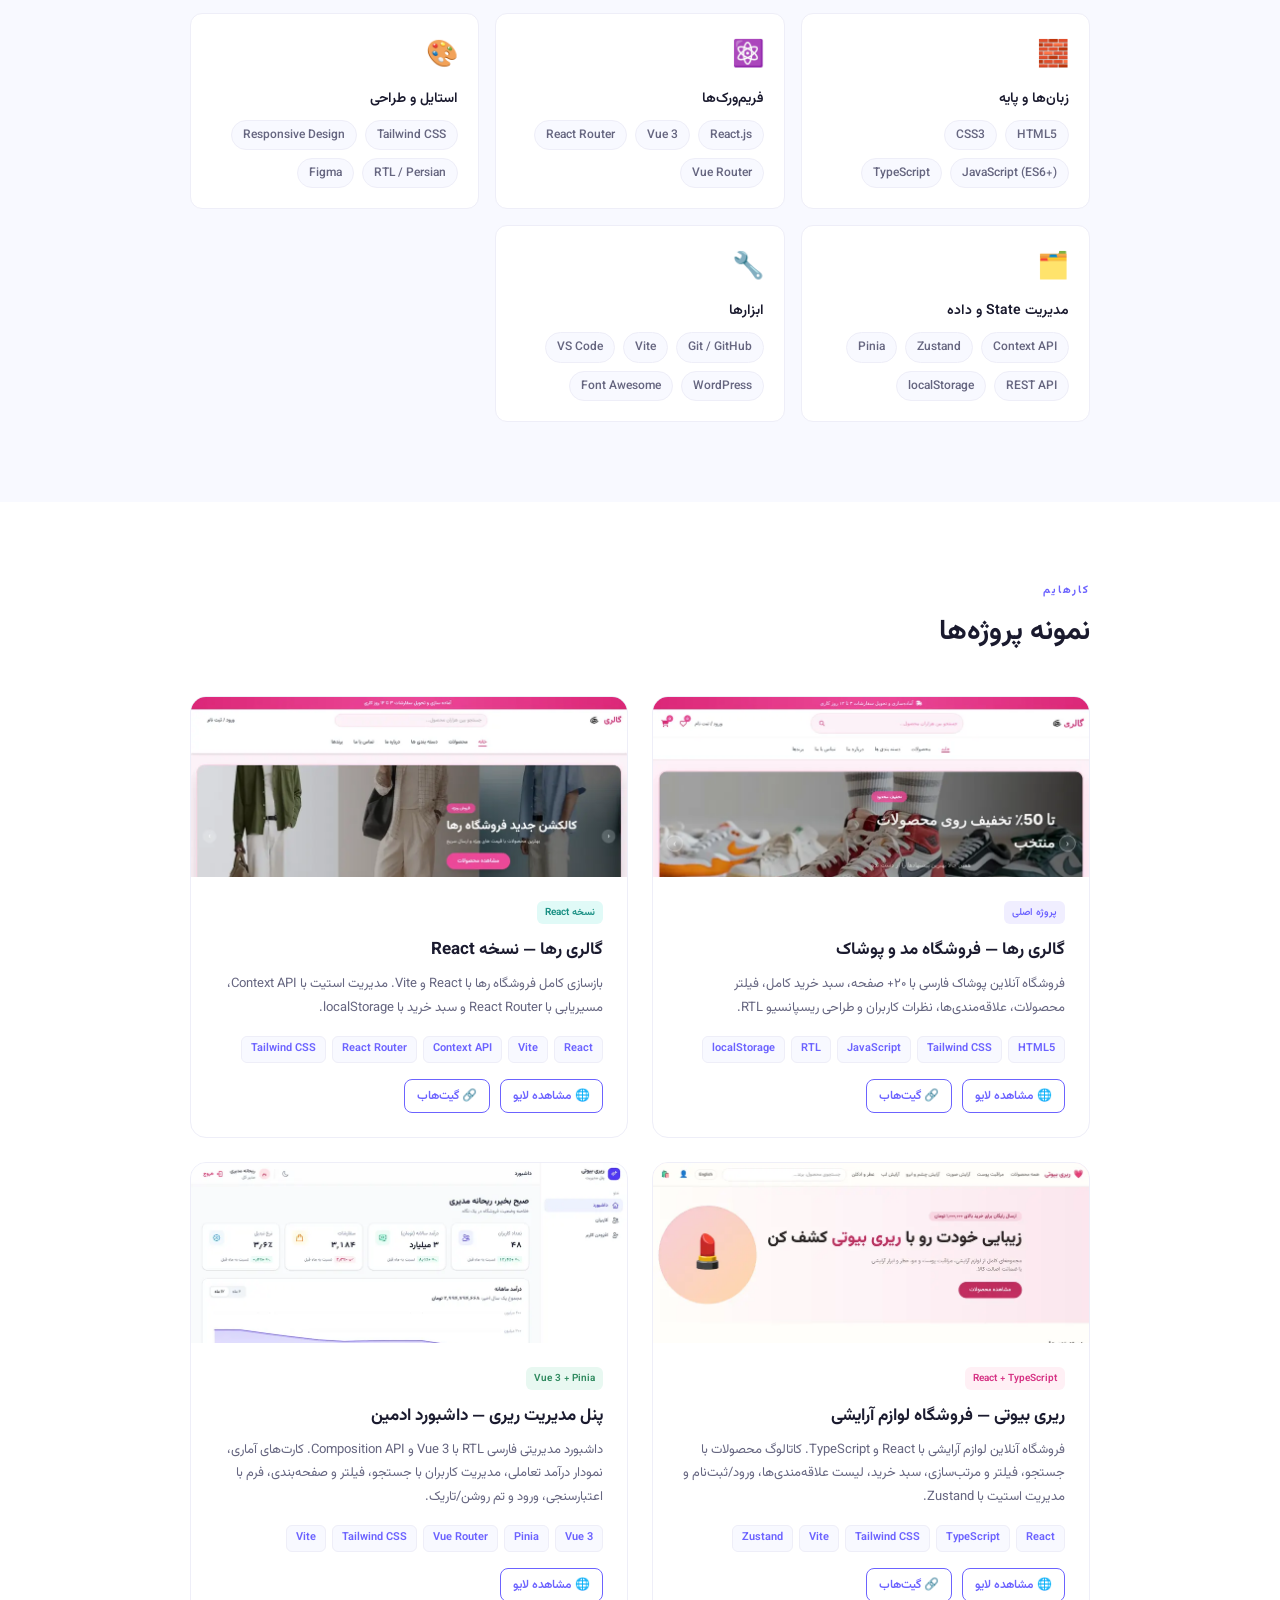
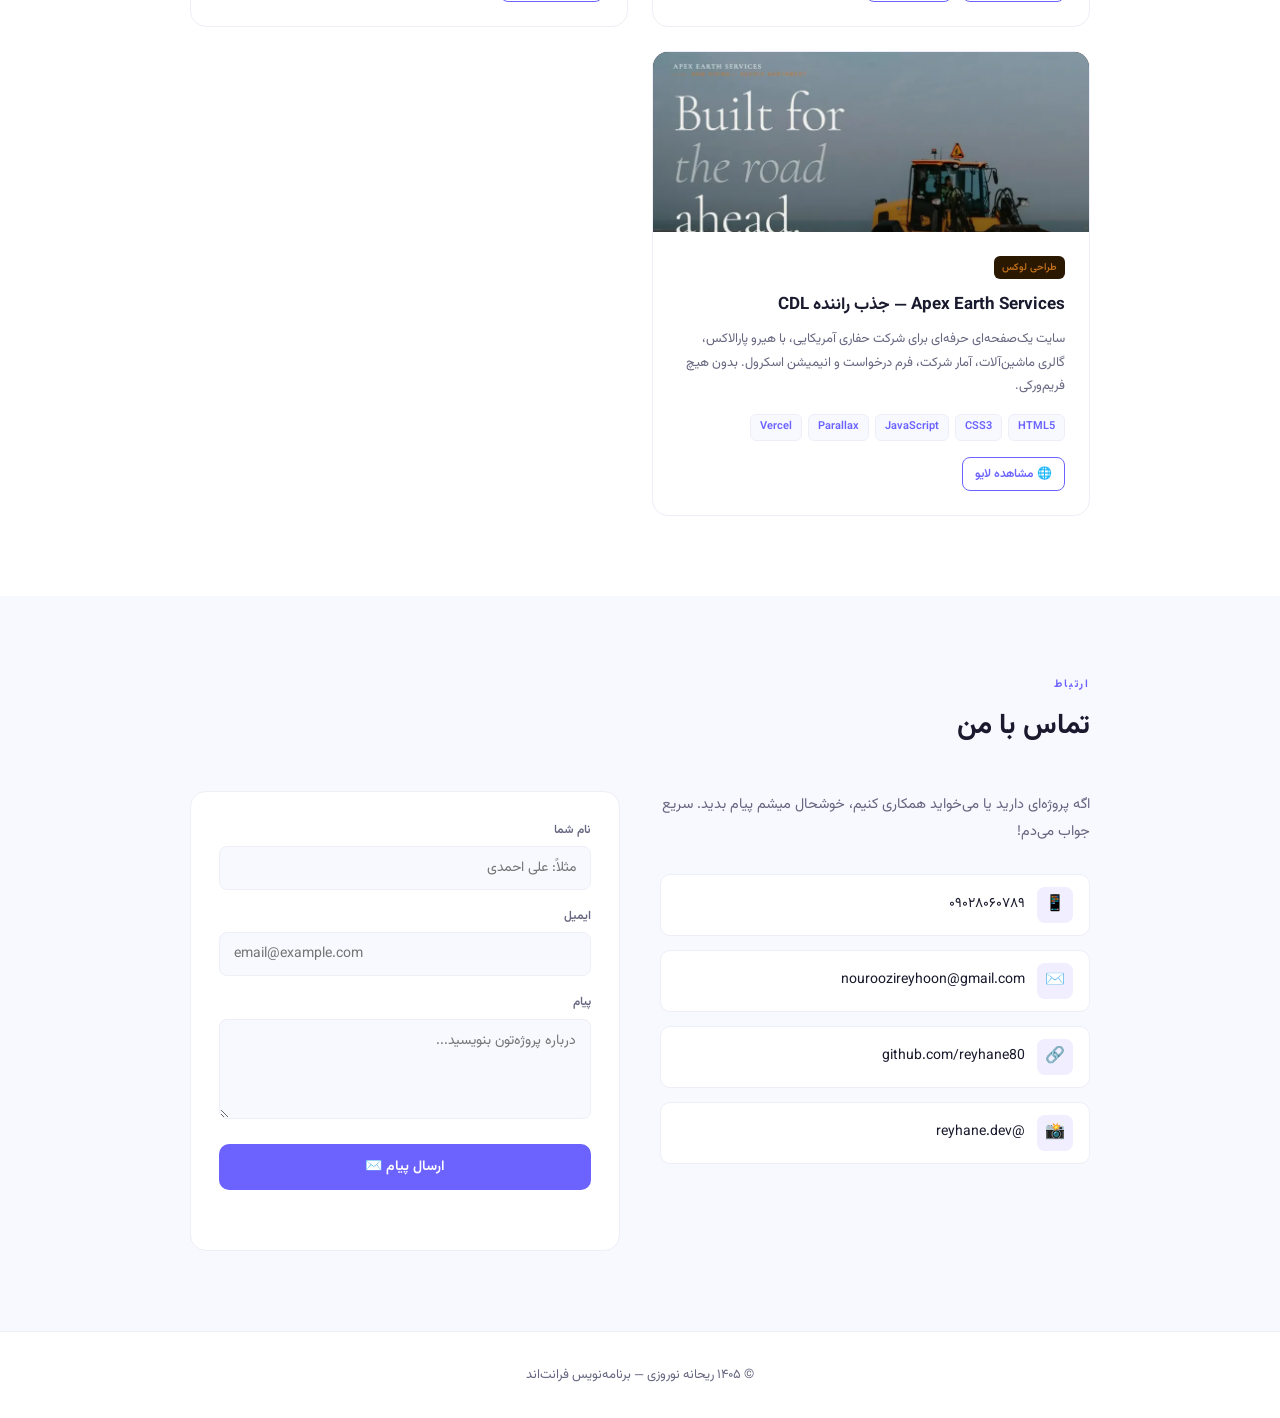
==== commit d791c5fd: "Add updated resume and download button" ====
--- a/index.html
+++ b/index.html
@@ -625,6 +625,7 @@
         <div class="hero-btns">
           <a href="#projects" class="btn-primary t" data-fa="نمونه کارها ↓" data-en="View Projects ↓">نمونه کارها ↓</a>
           <a href="#contact" class="btn-secondary t" data-fa="تماس با من" data-en="Contact Me">تماس با من</a>
+          <a href="Reyhane-Norouzi-Resume.pdf" download class="btn-secondary t" data-fa="دانلود رزومه 📄" data-en="Download CV 📄">دانلود رزومه 📄</a>
         </div>
       </div>
       <div class="hero-avatar">ر.ن</div>
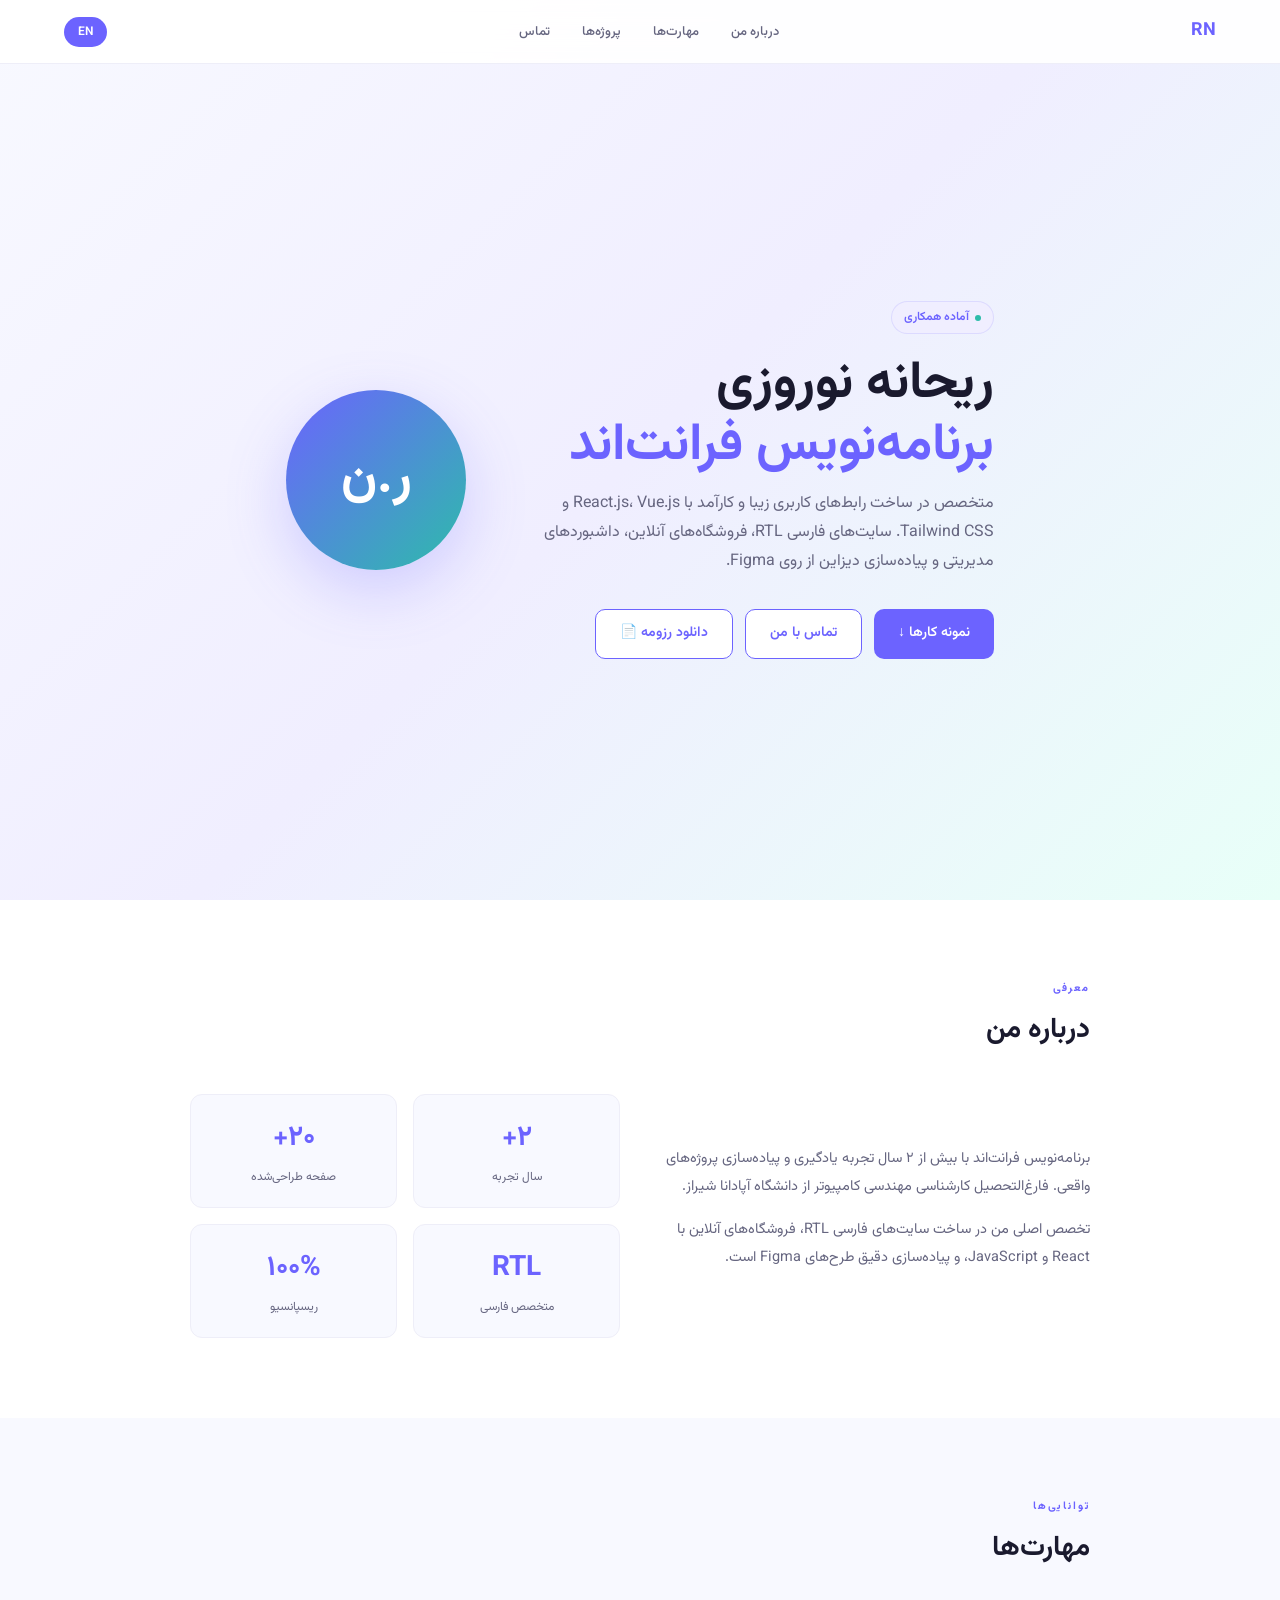
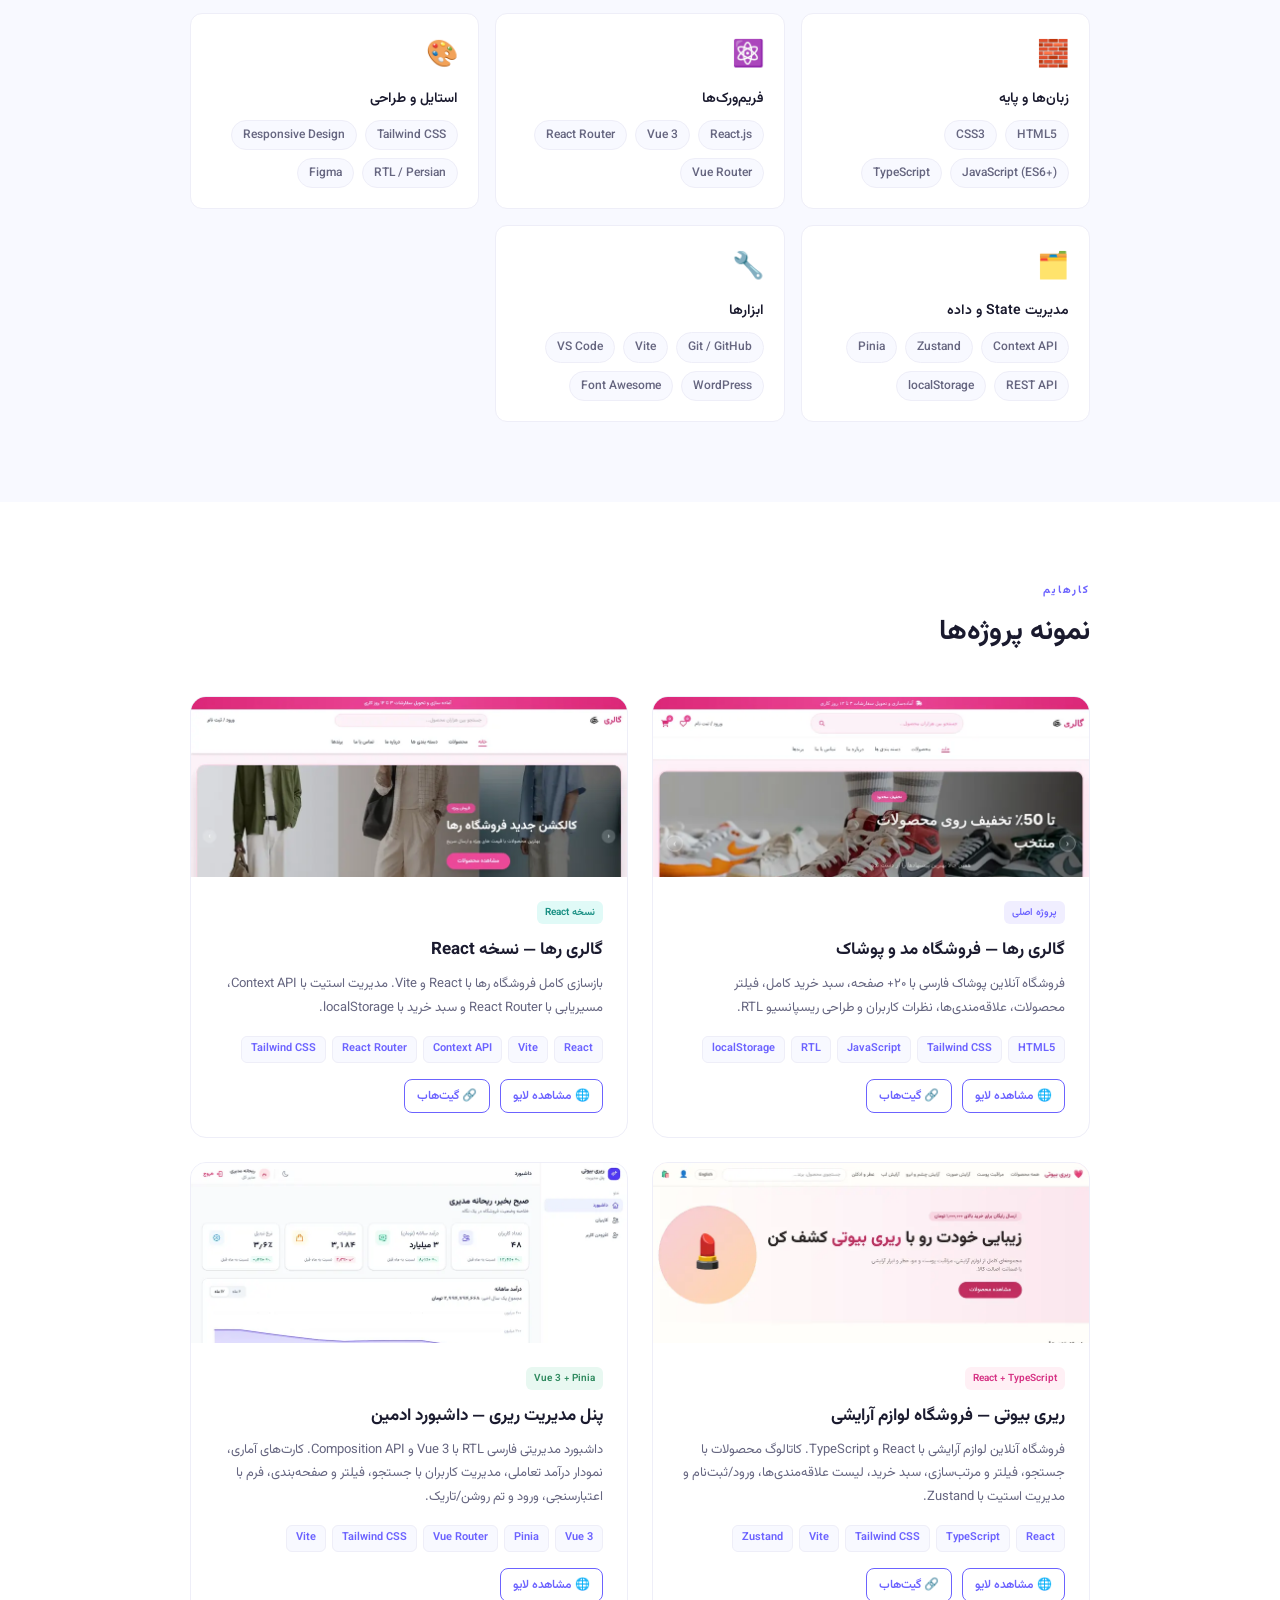
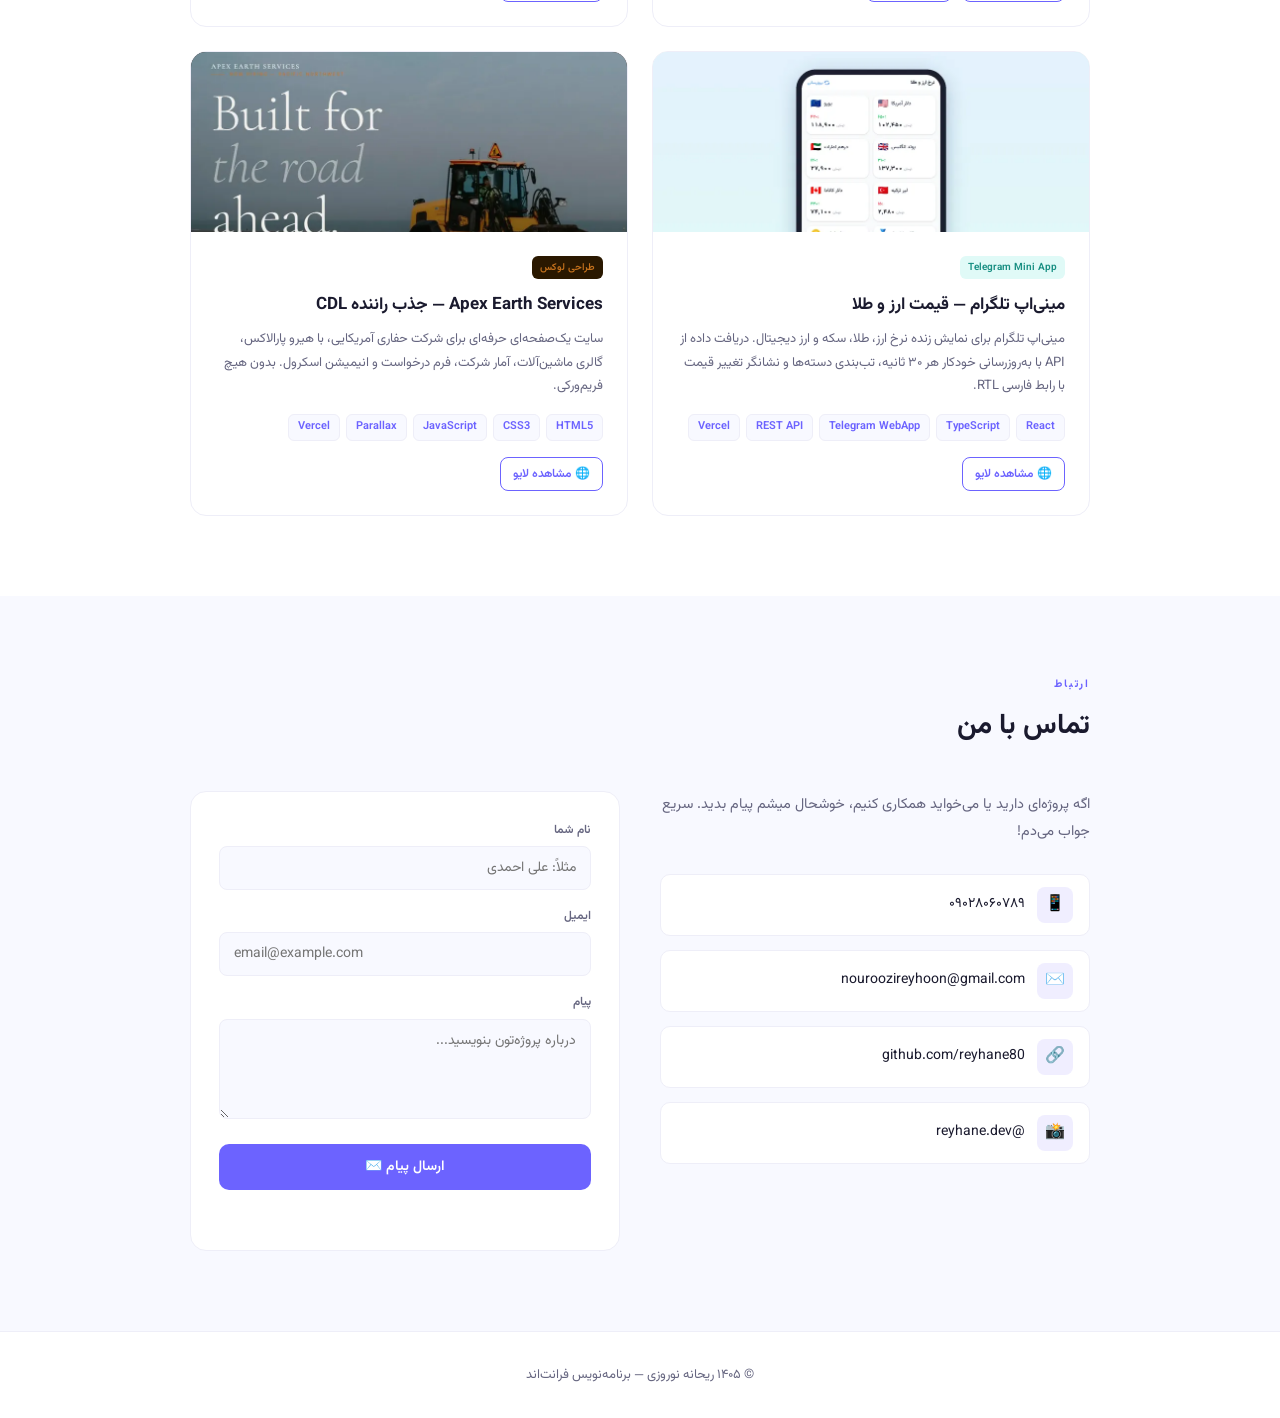
==== commit 2917e0dd: "Add Telegram mini app project and bachelor's degree" ====
--- a/index.html
+++ b/index.html
@@ -641,9 +641,9 @@
     <div class="about-grid reveal">
       <div class="about-text">
         <p class="t"
-          data-fa="برنامه‌نویس فرانت‌اند با بیش از ۲ سال تجربه یادگیری و پیاده‌سازی پروژه‌های واقعی. فارغ‌التحصیل مهندسی کامپیوتر از دانشگاه آپادانا شیراز."
-          data-en="Front-end developer with 2+ years of hands-on experience building real projects. Computer Engineering graduate from Apadana University, Shiraz.">
-          برنامه‌نویس فرانت‌اند با بیش از ۲ سال تجربه یادگیری و پیاده‌سازی پروژه‌های واقعی. فارغ‌التحصیل مهندسی کامپیوتر از دانشگاه آپادانا شیراز.
+          data-fa="برنامه‌نویس فرانت‌اند با بیش از ۲ سال تجربه یادگیری و پیاده‌سازی پروژه‌های واقعی. فارغ‌التحصیل کارشناسی مهندسی کامپیوتر از دانشگاه آپادانا شیراز."
+          data-en="Front-end developer with 2+ years of hands-on experience building real projects. B.Sc. in Computer Engineering from Apadana University, Shiraz.">
+          برنامه‌نویس فرانت‌اند با بیش از ۲ سال تجربه یادگیری و پیاده‌سازی پروژه‌های واقعی. فارغ‌التحصیل کارشناسی مهندسی کامپیوتر از دانشگاه آپادانا شیراز.
         </p>
         <p class="t"
           data-fa="تخصص اصلی من در ساخت سایت‌های فارسی RTL، فروشگاه‌های آنلاین با React و JavaScript، و پیاده‌سازی دقیق طرح‌های Figma است."
@@ -846,6 +846,32 @@
           </div>
           <div class="project-links">
             <a href="https://reyhane80.github.io/portfolio/admin-panel/" target="_blank" class="plink t" data-fa="🌐 مشاهده لایو" data-en="🌐 Live Demo">🌐 مشاهده لایو</a>
+          </div>
+        </div>
+      </div>
+
+      <!-- Telegram Mini App -->
+      <div class="project-card reveal">
+        <div class="project-thumb teal"><img src="images/telegram-miniapp.webp" alt="مینی‌اپ تلگرام قیمت ارز و طلا" width="880" height="550" loading="lazy"></div>
+        <div class="project-body">
+          <div class="project-badges">
+            <span class="pbadge pbadge-wip t" data-fa="Telegram Mini App" data-en="Telegram Mini App">Telegram Mini App</span>
+          </div>
+          <div class="project-title t" data-fa="مینی‌اپ تلگرام — قیمت ارز و طلا" data-en="Telegram Mini App — Currency & Gold Prices">مینی‌اپ تلگرام — قیمت ارز و طلا</div>
+          <p class="project-desc t"
+            data-fa="مینی‌اپ تلگرام برای نمایش زنده نرخ ارز، طلا، سکه و ارز دیجیتال. دریافت داده از API با به‌روزرسانی خودکار هر ۳۰ ثانیه، تب‌بندی دسته‌ها و نشانگر تغییر قیمت با رابط فارسی RTL."
+            data-en="A Telegram Mini App showing live currency, gold, coin and crypto prices. Fetches from an API with auto-refresh every 30 seconds, category tabs and price-change indicators in a Persian RTL UI.">
+            مینی‌اپ تلگرام برای نمایش زنده نرخ ارز، طلا، سکه و ارز دیجیتال. دریافت داده از API با به‌روزرسانی خودکار هر ۳۰ ثانیه، تب‌بندی دسته‌ها و نشانگر تغییر قیمت با رابط فارسی RTL.
+          </p>
+          <div class="project-techs">
+            <span class="ptech">React</span>
+            <span class="ptech">TypeScript</span>
+            <span class="ptech">Telegram WebApp</span>
+            <span class="ptech">REST API</span>
+            <span class="ptech">Vercel</span>
+          </div>
+          <div class="project-links">
+            <a href="https://telegram-currency-app.vercel.app/" target="_blank" class="plink t" data-fa="🌐 مشاهده لایو" data-en="🌐 Live Demo">🌐 مشاهده لایو</a>
           </div>
         </div>
       </div>
